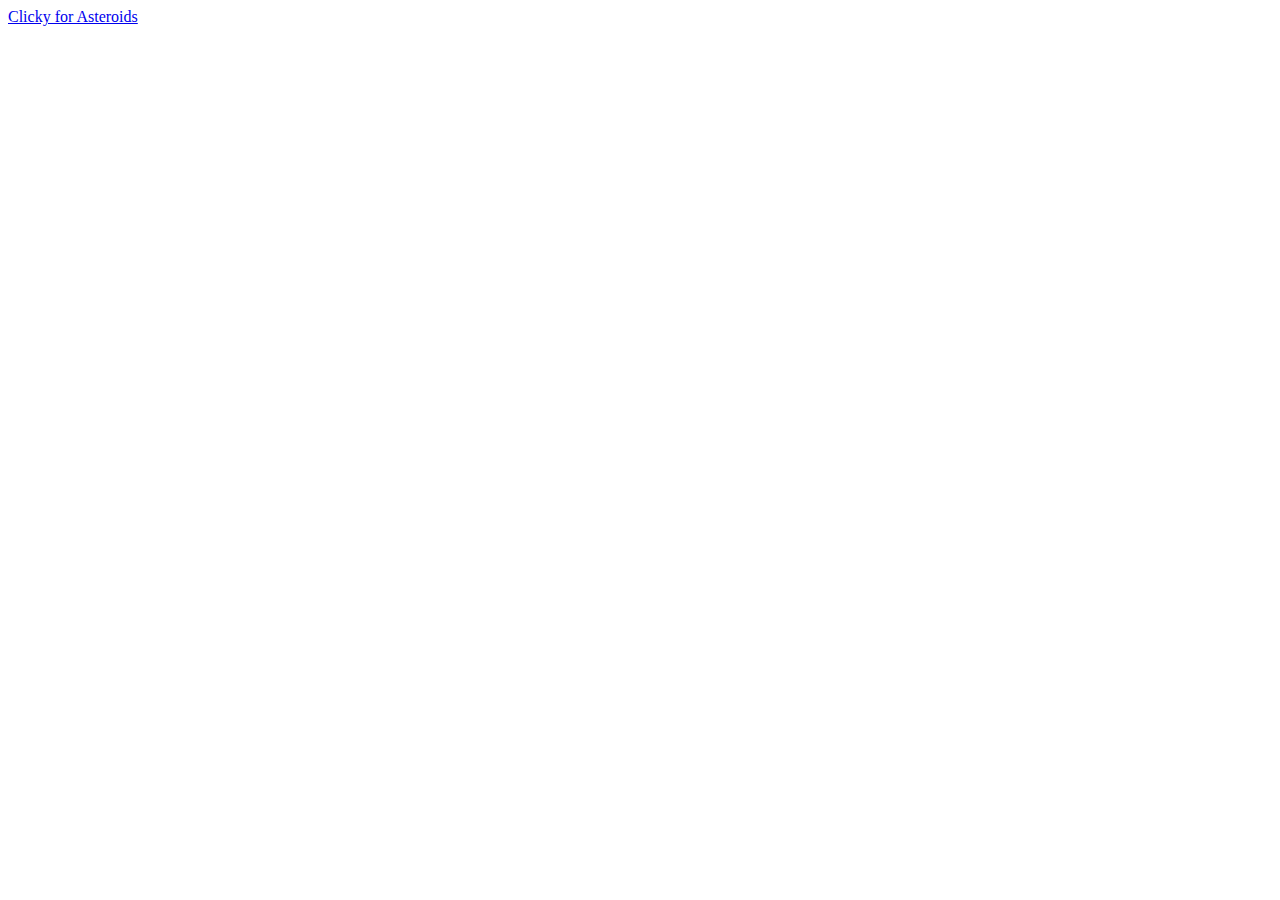
==== index.html @ f75870c4 "link to correct page" ====
<!DOCTYPE html>
<html>
  <head>
    <meta charset="utf-8">
    <title>Asteroids!</title>
  </head>
  <body>
    <nav>
    <a href="http://nmatte.github.io/js-asteroids/">Clicky for Asteroids</a>
  </nav>
  </body>
</html>
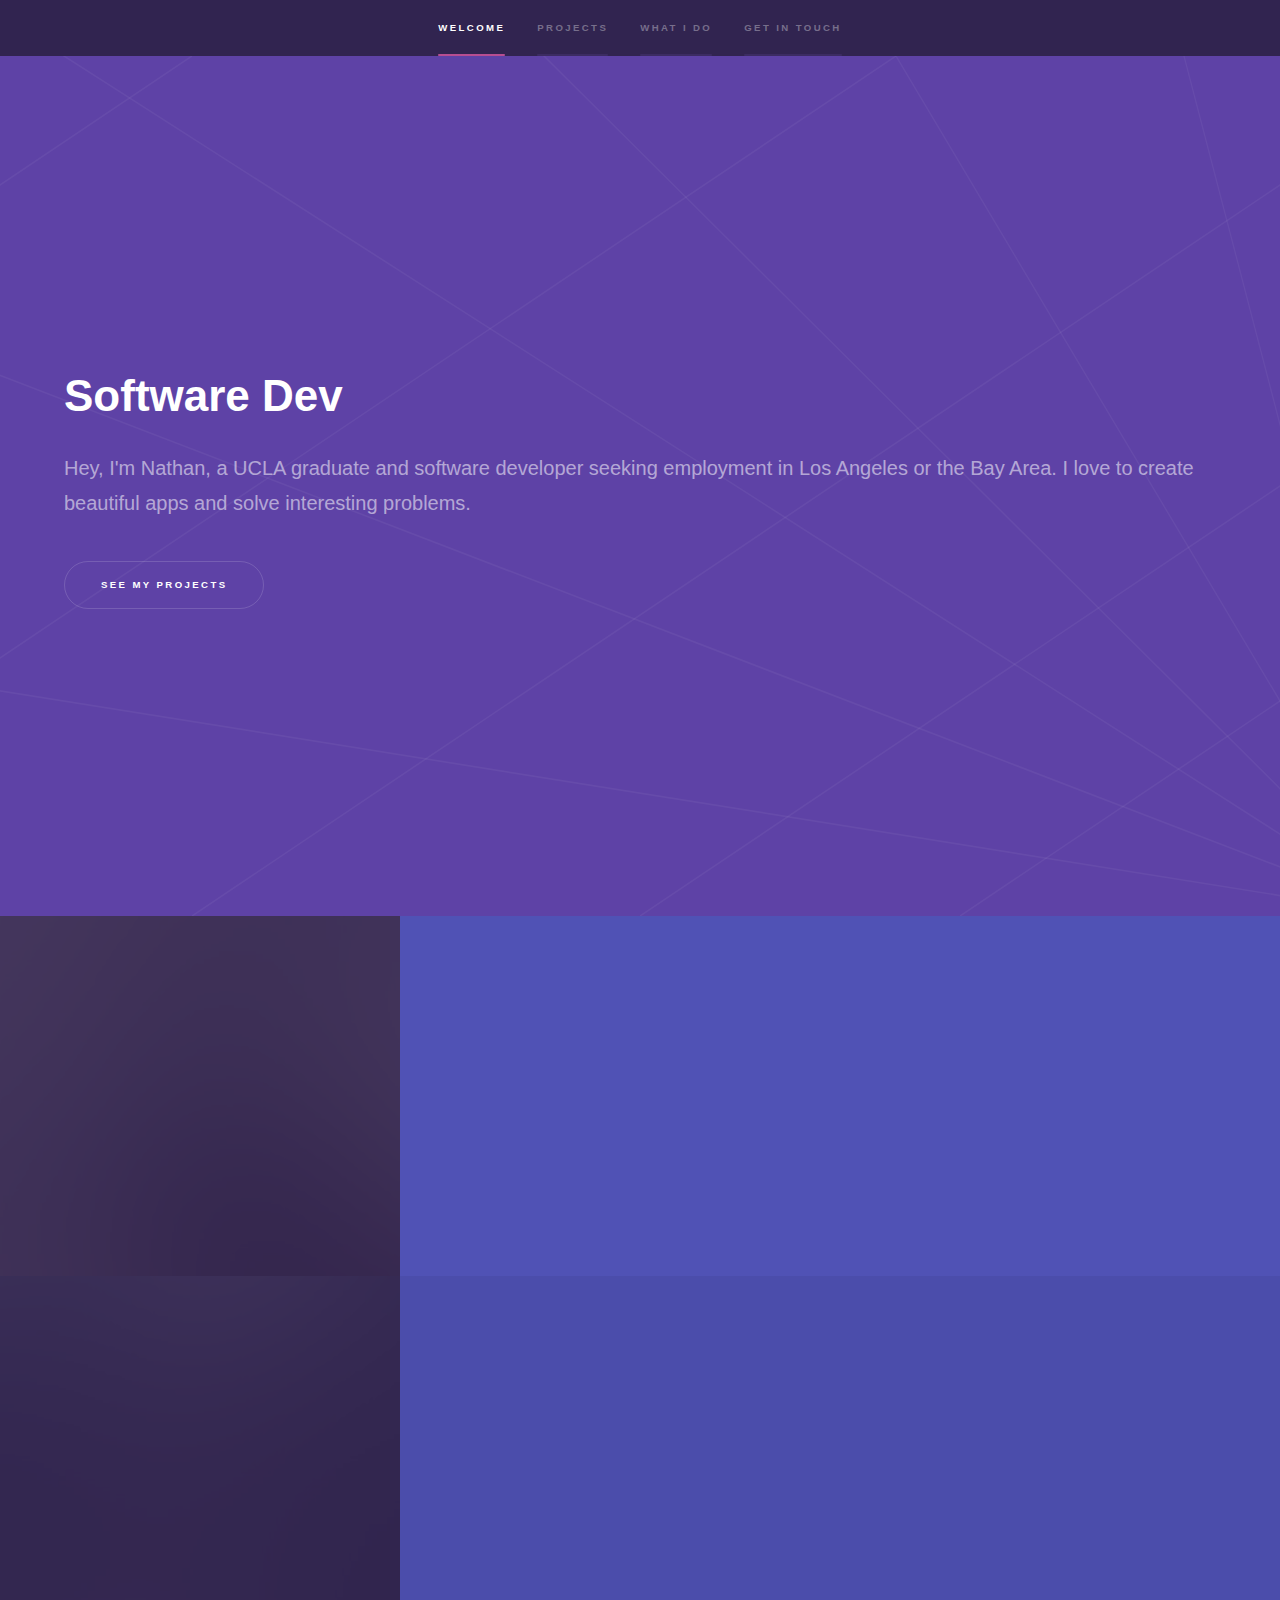
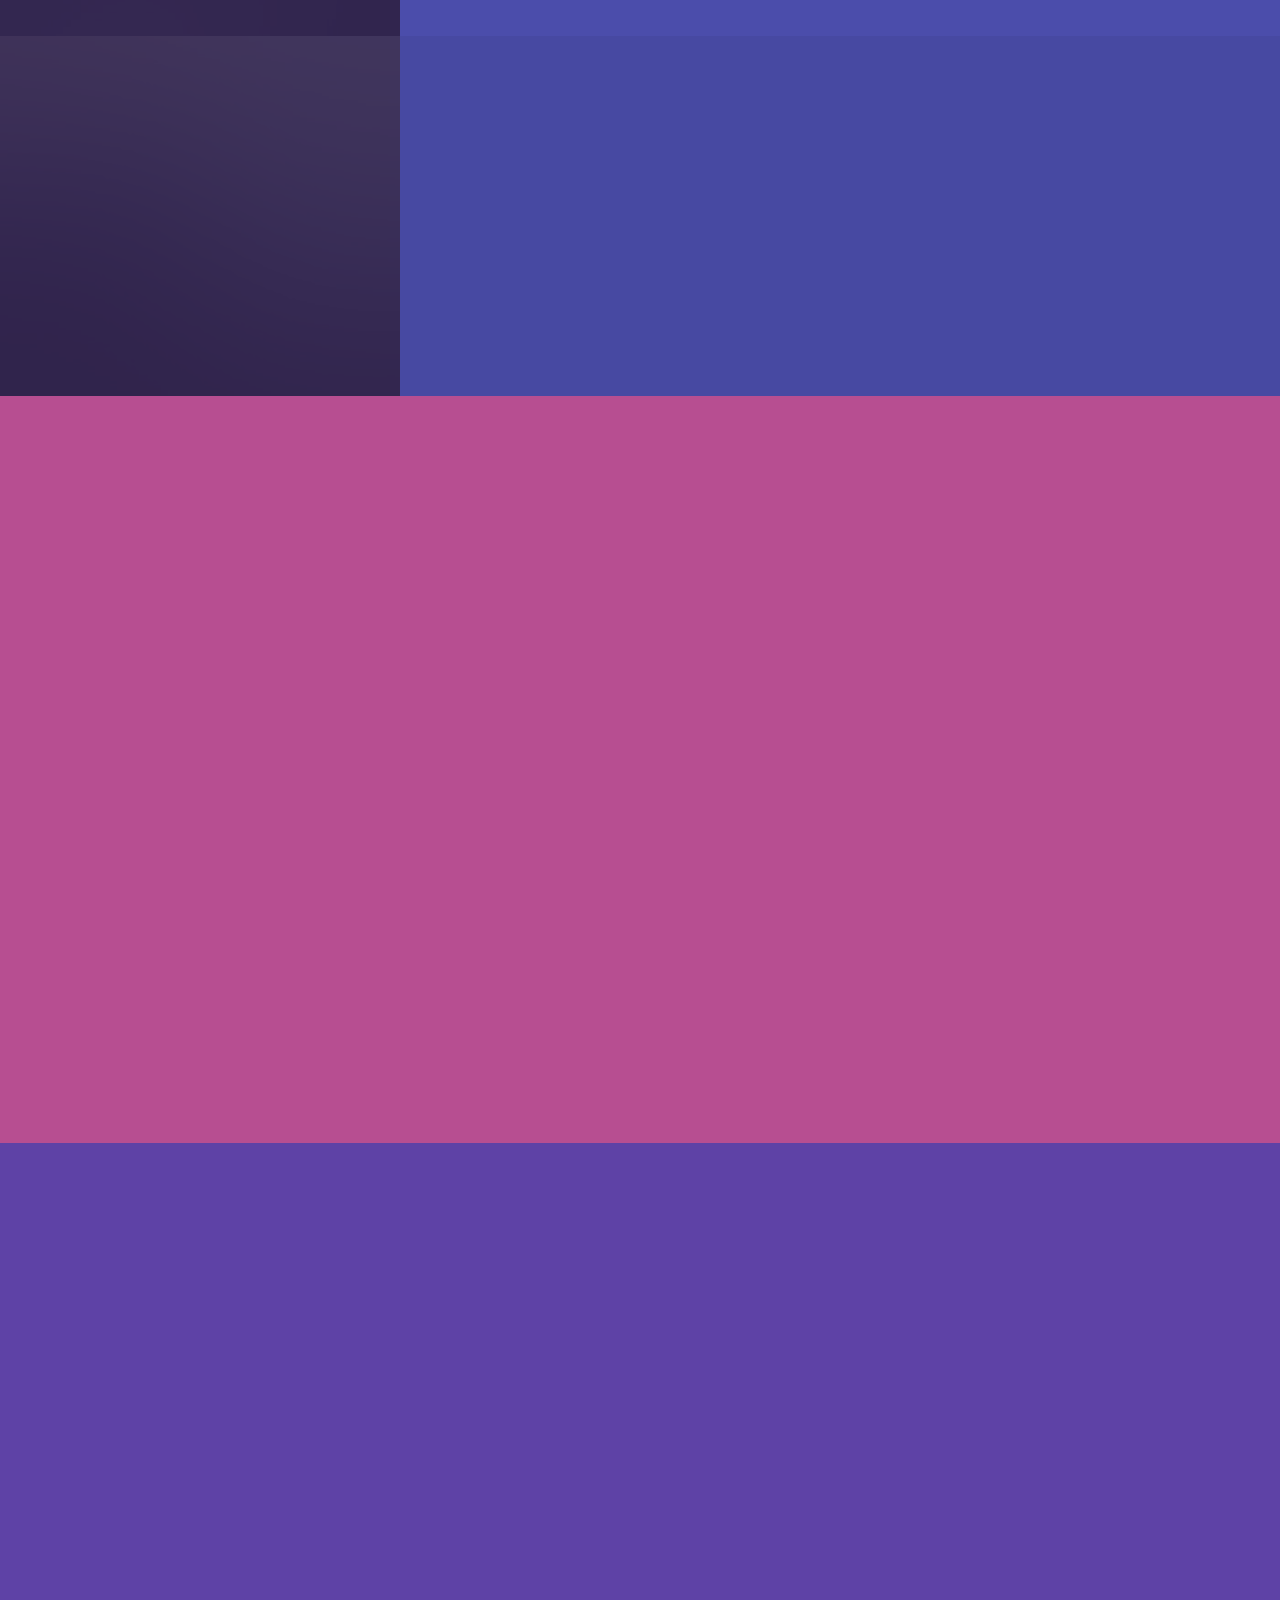
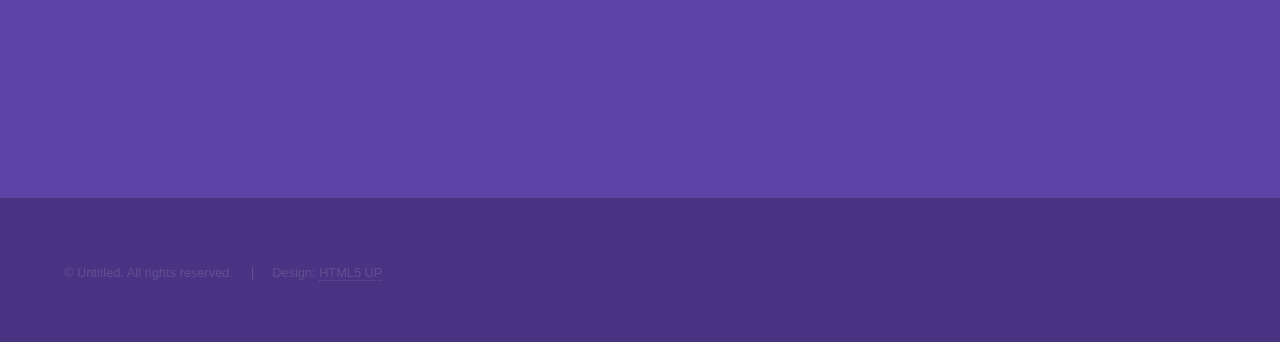
==== commit 174c0e6d: "initial commit" ====
--- a/index.html
+++ b/index.html
@@ -1,12 +1,211 @@
-<!DOCTYPE html>
+<!DOCTYPE HTML>
+<!--
+	Hyperspace by HTML5 UP
+	html5up.net | @n33co
+	Free for personal and commercial use under the CCA 3.0 license (html5up.net/license)
+-->
 <html>
-  <head>
-    <meta charset="utf-8">
-    <title>Asteroids!</title>
-  </head>
-  <body>
-    <nav>
-    <a href="http://nmatte.github.io/js-asteroids/">Clicky for Asteroids</a>
-  </nav>
-  </body>
+	<head>
+		<title>Hyperspace by HTML5 UP</title>
+		<meta charset="utf-8" />
+		<meta name="viewport" content="width=device-width, initial-scale=1" />
+		<!--[if lte IE 8]><script src="assets/js/ie/html5shiv.js"></script><![endif]-->
+		<link rel="stylesheet" href="assets/css/main.css" />
+		<!--[if lte IE 9]><link rel="stylesheet" href="assets/css/ie9.css" /><![endif]-->
+		<!--[if lte IE 8]><link rel="stylesheet" href="assets/css/ie8.css" /><![endif]-->
+	</head>
+	<body>
+
+		<!-- Sidebar -->
+			<section id="sidebar">
+				<div class="inner">
+					<nav>
+						<ul>
+							<li><a href="#intro">Welcome</a></li>
+							<li><a href="#one">Projects</a></li>
+							<li><a href="#two">What I do</a></li>
+							<li><a href="#three">Get in touch</a></li>
+						</ul>
+					</nav>
+				</div>
+			</section>
+
+		<!-- Wrapper -->
+			<div id="wrapper">
+
+				<!-- Intro -->
+					<section id="intro" class="wrapper style1 fullscreen fade-up">
+						<div class="inner">
+							<h1>Software Dev</h1>
+							<p>Hey, I'm Nathan, a UCLA graduate and software developer seeking employment in Los Angeles or the Bay Area. I love to create beautiful apps and solve interesting problems.</p>
+							<ul class="actions">
+								<li><a href="#one" class="button scrolly">See my projects</a></li>
+							</ul>
+						</div>
+					</section>
+
+				<!-- One -->
+					<section id="one" class="wrapper style2 spotlights">
+						<section>
+							<a href="#" class="image"><img src="images/pic01.jpg" alt="" data-position="center center" /></a>
+							<div class="content">
+								<div class="inner">
+									<h2>TaskLion</h2>
+									<p>A responsive web app built with React.js and Rails.
+										It has an auto-loading searchbar, hooks into the Google Places API for validation, and displays all main functionality in a single-page application.</p>
+									<ul class="actions">
+										<li><a href="https://www.tasklion.tech" class="button">Visit Site</a></li>
+									</ul>
+								</div>
+							</div>
+						</section>
+						<section>
+							<a href="#" class="image"><img src="images/pic02.jpg" alt="" data-position="top center" /></a>
+							<div class="content">
+								<div class="inner">
+									<h2>OpalORM</h2>
+									<p>A lightweight gem for object-relational mapping. Inspired by ActiveRecord, it enables quick database setup and easy access to your models.</p>
+									<ul class="actions">
+										<li><a href="https://rubygems.org/gems/opal_orm" class="button">View on rubygems.org</a></li>
+										<li><a href="https://github.com/nmatte/OpalORM" class="button">Github</a></li>
+									</ul>
+								</div>
+							</div>
+						</section>
+						<section>
+							<a href="#" class="image"><img src="images/pic03.jpg" alt="" data-position="25% 25%" /></a>
+							<div class="content">
+								<div class="inner">
+									<h2>Missile Command</h2>
+									<p>This blast from the past was built using pure JavaScript.</p>
+									<ul class="actions">
+										<li><a href="http://nmatte.github.io/MissileCommand/" class="button">Play</a></li>
+										<li><a href="https://github.com/nmatte/MissileCommand" class="button">Github</a></li>
+									</ul>
+								</div>
+							</div>
+						</section>
+					</section>
+
+				<!-- Two -->
+					<section id="two" class="wrapper style3 fade-up">
+						<div class="inner">
+							<h2>What I do</h2>
+							<p>I fell in love with code during my first programming class at UCLA. After getting a B.A. in Computational Linguistics, I've expanded my skillset to include web development technologies such as Ruby on Rails and React.js, as well as other platforms such as Android.</p>
+							<div class="features">
+								<section>
+									<span class="icon major fa-diamond"></span>
+									<h3>Rails</h3>
+									<p></p>
+								</section>
+								<section>
+									<span class="icon major fa-code"></span>
+									<h3>React</h3>
+									<p></p>
+								</section>
+								<section>
+									<span class="icon major fa-lock"></span>
+									<h3>HTML + CSS</h3>
+									<p></p>
+								</section>
+								<section>
+									<span class="icon major fa-cog"></span>
+									<h3>Java</h3>
+									<p></p>
+								</section>
+								<section>
+									<span class="icon major fa-desktop"></span>
+									<h3>Veroeros quis lorem</h3>
+									<p></p>
+								</section>
+								<section>
+									<span class="icon major fa-chain"></span>
+									<h3>Android</h3>
+									<p></p>
+								</section>
+							</div>
+							<ul class="actions">
+								<li><a href="#" class="button">Learn more</a></li>
+							</ul>
+						</div>
+					</section>
+
+				<!-- Three -->
+					<section id="three" class="wrapper style1 fade-up">
+						<div class="inner">
+							<h2>Get in touch</h2>
+							<p>Phasellus convallis elit id ullamcorper pulvinar. Duis aliquam turpis mauris, eu ultricies erat malesuada quis. Aliquam dapibus, lacus eget hendrerit bibendum, urna est aliquam sem, sit amet imperdiet est velit quis lorem.</p>
+							<div class="split style1">
+								<section>
+									<form method="post" action="#">
+										<div class="field half first">
+											<label for="name">Name</label>
+											<input type="text" name="name" id="name" />
+										</div>
+										<div class="field half">
+											<label for="email">Email</label>
+											<input type="text" name="email" id="email" />
+										</div>
+										<div class="field">
+											<label for="message">Message</label>
+											<textarea name="message" id="message" rows="5"></textarea>
+										</div>
+										<ul class="actions">
+											<li><a href="" class="button submit">Send Message</a></li>
+										</ul>
+									</form>
+								</section>
+								<section>
+									<ul class="contact">
+										<li>
+											<h3>Address</h3>
+											<span>12345 Somewhere Road #654<br />
+											Nashville, TN 00000-0000<br />
+											USA</span>
+										</li>
+										<li>
+											<h3>Email</h3>
+											<a href="#">user@untitled.tld</a>
+										</li>
+										<li>
+											<h3>Phone</h3>
+											<span>(000) 000-0000</span>
+										</li>
+										<li>
+											<h3>Social</h3>
+											<ul class="icons">
+												<li><a href="#" class="fa-twitter"><span class="label">Twitter</span></a></li>
+												<li><a href="#" class="fa-facebook"><span class="label">Facebook</span></a></li>
+												<li><a href="#" class="fa-github"><span class="label">GitHub</span></a></li>
+												<li><a href="#" class="fa-instagram"><span class="label">Instagram</span></a></li>
+												<li><a href="#" class="fa-linkedin"><span class="label">LinkedIn</span></a></li>
+											</ul>
+										</li>
+									</ul>
+								</section>
+							</div>
+						</div>
+					</section>
+
+			</div>
+
+		<!-- Footer -->
+			<footer id="footer" class="wrapper style1-alt">
+				<div class="inner">
+					<ul class="menu">
+						<li>&copy; Untitled. All rights reserved.</li><li>Design: <a href="http://html5up.net">HTML5 UP</a></li>
+					</ul>
+				</div>
+			</footer>
+
+		<!-- Scripts -->
+			<script src="assets/js/jquery.min.js"></script>
+			<script src="assets/js/jquery.scrollex.min.js"></script>
+			<script src="assets/js/jquery.scrolly.min.js"></script>
+			<script src="assets/js/skel.min.js"></script>
+			<script src="assets/js/util.js"></script>
+			<!--[if lte IE 8]><script src="assets/js/ie/respond.min.js"></script><![endif]-->
+			<script src="assets/js/main.js"></script>
+
+	</body>
 </html>
--- a/assets/css/main.css
+++ b/assets/css/main.css
@@ -0,0 +1,3919 @@
+@import url(font-awesome.min.css);
+
+/*
+	Hyperspace by HTML5 UP
+	html5up.net | @n33co
+	Free for personal and commercial use under the CCA 3.0 license (html5up.net/license)
+*/
+
+/* Reset */
+
+	html, body, div, span, applet, object, iframe, h1, h2, h3, h4, h5, h6, p, blockquote, pre, a, abbr, acronym, address, big, cite, code, del, dfn, em, img, ins, kbd, q, s, samp, small, strike, strong, sub, sup, tt, var, b, u, i, center, dl, dt, dd, ol, ul, li, fieldset, form, label, legend, table, caption, tbody, tfoot, thead, tr, th, td, article, aside, canvas, details, embed, figure, figcaption, footer, header, hgroup, menu, nav, output, ruby, section, summary, time, mark, audio, video {
+		margin: 0;
+		padding: 0;
+		border: 0;
+		font-size: 100%;
+		font: inherit;
+		vertical-align: baseline;
+	}
+
+	article, aside, details, figcaption, figure, footer, header, hgroup, menu, nav, section {
+		display: block;
+	}
+
+	body {
+		line-height: 1;
+	}
+
+	ol, ul {
+		list-style: none;
+	}
+
+	blockquote, q {
+		quotes: none;
+	}
+
+	blockquote:before, blockquote:after, q:before, q:after {
+		content: '';
+		content: none;
+	}
+
+	table {
+		border-collapse: collapse;
+		border-spacing: 0;
+	}
+
+	body {
+		-webkit-text-size-adjust: none;
+	}
+
+/* Box Model */
+
+	*, *:before, *:after {
+		-moz-box-sizing: border-box;
+		-webkit-box-sizing: border-box;
+		box-sizing: border-box;
+	}
+
+/* Grid */
+
+	.row {
+		border-bottom: solid 1px transparent;
+		-moz-box-sizing: border-box;
+		-webkit-box-sizing: border-box;
+		box-sizing: border-box;
+	}
+
+	.row > * {
+		float: left;
+		-moz-box-sizing: border-box;
+		-webkit-box-sizing: border-box;
+		box-sizing: border-box;
+	}
+
+	.row:after, .row:before {
+		content: '';
+		display: block;
+		clear: both;
+		height: 0;
+	}
+
+	.row.uniform > * > :first-child {
+		margin-top: 0;
+	}
+
+	.row.uniform > * > :last-child {
+		margin-bottom: 0;
+	}
+
+	.row.\30 \25 > * {
+		padding: 0 0 0 0em;
+	}
+
+	.row.\30 \25 {
+		margin: 0 0 -1px 0em;
+	}
+
+	.row.uniform.\30 \25 > * {
+		padding: 0em 0 0 0em;
+	}
+
+	.row.uniform.\30 \25 {
+		margin: 0em 0 -1px 0em;
+	}
+
+	.row > * {
+		padding: 0 0 0 1.5em;
+	}
+
+	.row {
+		margin: 0 0 -1px -1.5em;
+	}
+
+	.row.uniform > * {
+		padding: 1.5em 0 0 1.5em;
+	}
+
+	.row.uniform {
+		margin: -1.5em 0 -1px -1.5em;
+	}
+
+	.row.\32 00\25 > * {
+		padding: 0 0 0 3em;
+	}
+
+	.row.\32 00\25 {
+		margin: 0 0 -1px -3em;
+	}
+
+	.row.uniform.\32 00\25 > * {
+		padding: 3em 0 0 3em;
+	}
+
+	.row.uniform.\32 00\25 {
+		margin: -3em 0 -1px -3em;
+	}
+
+	.row.\31 50\25 > * {
+		padding: 0 0 0 2.25em;
+	}
+
+	.row.\31 50\25 {
+		margin: 0 0 -1px -2.25em;
+	}
+
+	.row.uniform.\31 50\25 > * {
+		padding: 2.25em 0 0 2.25em;
+	}
+
+	.row.uniform.\31 50\25 {
+		margin: -2.25em 0 -1px -2.25em;
+	}
+
+	.row.\35 0\25 > * {
+		padding: 0 0 0 0.75em;
+	}
+
+	.row.\35 0\25 {
+		margin: 0 0 -1px -0.75em;
+	}
+
+	.row.uniform.\35 0\25 > * {
+		padding: 0.75em 0 0 0.75em;
+	}
+
+	.row.uniform.\35 0\25 {
+		margin: -0.75em 0 -1px -0.75em;
+	}
+
+	.row.\32 5\25 > * {
+		padding: 0 0 0 0.375em;
+	}
+
+	.row.\32 5\25 {
+		margin: 0 0 -1px -0.375em;
+	}
+
+	.row.uniform.\32 5\25 > * {
+		padding: 0.375em 0 0 0.375em;
+	}
+
+	.row.uniform.\32 5\25 {
+		margin: -0.375em 0 -1px -0.375em;
+	}
+
+	.\31 2u, .\31 2u\24 {
+		width: 100%;
+		clear: none;
+		margin-left: 0;
+	}
+
+	.\31 1u, .\31 1u\24 {
+		width: 91.6666666667%;
+		clear: none;
+		margin-left: 0;
+	}
+
+	.\31 0u, .\31 0u\24 {
+		width: 83.3333333333%;
+		clear: none;
+		margin-left: 0;
+	}
+
+	.\39 u, .\39 u\24 {
+		width: 75%;
+		clear: none;
+		margin-left: 0;
+	}
+
+	.\38 u, .\38 u\24 {
+		width: 66.6666666667%;
+		clear: none;
+		margin-left: 0;
+	}
+
+	.\37 u, .\37 u\24 {
+		width: 58.3333333333%;
+		clear: none;
+		margin-left: 0;
+	}
+
+	.\36 u, .\36 u\24 {
+		width: 50%;
+		clear: none;
+		margin-left: 0;
+	}
+
+	.\35 u, .\35 u\24 {
+		width: 41.6666666667%;
+		clear: none;
+		margin-left: 0;
+	}
+
+	.\34 u, .\34 u\24 {
+		width: 33.3333333333%;
+		clear: none;
+		margin-left: 0;
+	}
+
+	.\33 u, .\33 u\24 {
+		width: 25%;
+		clear: none;
+		margin-left: 0;
+	}
+
+	.\32 u, .\32 u\24 {
+		width: 16.6666666667%;
+		clear: none;
+		margin-left: 0;
+	}
+
+	.\31 u, .\31 u\24 {
+		width: 8.3333333333%;
+		clear: none;
+		margin-left: 0;
+	}
+
+	.\31 2u\24 + *,
+	.\31 1u\24 + *,
+	.\31 0u\24 + *,
+	.\39 u\24 + *,
+	.\38 u\24 + *,
+	.\37 u\24 + *,
+	.\36 u\24 + *,
+	.\35 u\24 + *,
+	.\34 u\24 + *,
+	.\33 u\24 + *,
+	.\32 u\24 + *,
+	.\31 u\24 + * {
+		clear: left;
+	}
+
+	.\-11u {
+		margin-left: 91.66667%;
+	}
+
+	.\-10u {
+		margin-left: 83.33333%;
+	}
+
+	.\-9u {
+		margin-left: 75%;
+	}
+
+	.\-8u {
+		margin-left: 66.66667%;
+	}
+
+	.\-7u {
+		margin-left: 58.33333%;
+	}
+
+	.\-6u {
+		margin-left: 50%;
+	}
+
+	.\-5u {
+		margin-left: 41.66667%;
+	}
+
+	.\-4u {
+		margin-left: 33.33333%;
+	}
+
+	.\-3u {
+		margin-left: 25%;
+	}
+
+	.\-2u {
+		margin-left: 16.66667%;
+	}
+
+	.\-1u {
+		margin-left: 8.33333%;
+	}
+
+	@media screen and (max-width: 1680px) {
+
+		.row > * {
+			padding: 0 0 0 1.5em;
+		}
+
+		.row {
+			margin: 0 0 -1px -1.5em;
+		}
+
+		.row.uniform > * {
+			padding: 1.5em 0 0 1.5em;
+		}
+
+		.row.uniform {
+			margin: -1.5em 0 -1px -1.5em;
+		}
+
+		.row.\32 00\25 > * {
+			padding: 0 0 0 3em;
+		}
+
+		.row.\32 00\25 {
+			margin: 0 0 -1px -3em;
+		}
+
+		.row.uniform.\32 00\25 > * {
+			padding: 3em 0 0 3em;
+		}
+
+		.row.uniform.\32 00\25 {
+			margin: -3em 0 -1px -3em;
+		}
+
+		.row.\31 50\25 > * {
+			padding: 0 0 0 2.25em;
+		}
+
+		.row.\31 50\25 {
+			margin: 0 0 -1px -2.25em;
+		}
+
+		.row.uniform.\31 50\25 > * {
+			padding: 2.25em 0 0 2.25em;
+		}
+
+		.row.uniform.\31 50\25 {
+			margin: -2.25em 0 -1px -2.25em;
+		}
+
+		.row.\35 0\25 > * {
+			padding: 0 0 0 0.75em;
+		}
+
+		.row.\35 0\25 {
+			margin: 0 0 -1px -0.75em;
+		}
+
+		.row.uniform.\35 0\25 > * {
+			padding: 0.75em 0 0 0.75em;
+		}
+
+		.row.uniform.\35 0\25 {
+			margin: -0.75em 0 -1px -0.75em;
+		}
+
+		.row.\32 5\25 > * {
+			padding: 0 0 0 0.375em;
+		}
+
+		.row.\32 5\25 {
+			margin: 0 0 -1px -0.375em;
+		}
+
+		.row.uniform.\32 5\25 > * {
+			padding: 0.375em 0 0 0.375em;
+		}
+
+		.row.uniform.\32 5\25 {
+			margin: -0.375em 0 -1px -0.375em;
+		}
+
+		.\31 2u\28xlarge\29, .\31 2u\24\28xlarge\29 {
+			width: 100%;
+			clear: none;
+			margin-left: 0;
+		}
+
+		.\31 1u\28xlarge\29, .\31 1u\24\28xlarge\29 {
+			width: 91.6666666667%;
+			clear: none;
+			margin-left: 0;
+		}
+
+		.\31 0u\28xlarge\29, .\31 0u\24\28xlarge\29 {
+			width: 83.3333333333%;
+			clear: none;
+			margin-left: 0;
+		}
+
+		.\39 u\28xlarge\29, .\39 u\24\28xlarge\29 {
+			width: 75%;
+			clear: none;
+			margin-left: 0;
+		}
+
+		.\38 u\28xlarge\29, .\38 u\24\28xlarge\29 {
+			width: 66.6666666667%;
+			clear: none;
+			margin-left: 0;
+		}
+
+		.\37 u\28xlarge\29, .\37 u\24\28xlarge\29 {
+			width: 58.3333333333%;
+			clear: none;
+			margin-left: 0;
+		}
+
+		.\36 u\28xlarge\29, .\36 u\24\28xlarge\29 {
+			width: 50%;
+			clear: none;
+			margin-left: 0;
+		}
+
+		.\35 u\28xlarge\29, .\35 u\24\28xlarge\29 {
+			width: 41.6666666667%;
+			clear: none;
+			margin-left: 0;
+		}
+
+		.\34 u\28xlarge\29, .\34 u\24\28xlarge\29 {
+			width: 33.3333333333%;
+			clear: none;
+			margin-left: 0;
+		}
+
+		.\33 u\28xlarge\29, .\33 u\24\28xlarge\29 {
+			width: 25%;
+			clear: none;
+			margin-left: 0;
+		}
+
+		.\32 u\28xlarge\29, .\32 u\24\28xlarge\29 {
+			width: 16.6666666667%;
+			clear: none;
+			margin-left: 0;
+		}
+
+		.\31 u\28xlarge\29, .\31 u\24\28xlarge\29 {
+			width: 8.3333333333%;
+			clear: none;
+			margin-left: 0;
+		}
+
+		.\31 2u\24\28xlarge\29 + *,
+		.\31 1u\24\28xlarge\29 + *,
+		.\31 0u\24\28xlarge\29 + *,
+		.\39 u\24\28xlarge\29 + *,
+		.\38 u\24\28xlarge\29 + *,
+		.\37 u\24\28xlarge\29 + *,
+		.\36 u\24\28xlarge\29 + *,
+		.\35 u\24\28xlarge\29 + *,
+		.\34 u\24\28xlarge\29 + *,
+		.\33 u\24\28xlarge\29 + *,
+		.\32 u\24\28xlarge\29 + *,
+		.\31 u\24\28xlarge\29 + * {
+			clear: left;
+		}
+
+		.\-11u\28xlarge\29 {
+			margin-left: 91.66667%;
+		}
+
+		.\-10u\28xlarge\29 {
+			margin-left: 83.33333%;
+		}
+
+		.\-9u\28xlarge\29 {
+			margin-left: 75%;
+		}
+
+		.\-8u\28xlarge\29 {
+			margin-left: 66.66667%;
+		}
+
+		.\-7u\28xlarge\29 {
+			margin-left: 58.33333%;
+		}
+
+		.\-6u\28xlarge\29 {
+			margin-left: 50%;
+		}
+
+		.\-5u\28xlarge\29 {
+			margin-left: 41.66667%;
+		}
+
+		.\-4u\28xlarge\29 {
+			margin-left: 33.33333%;
+		}
+
+		.\-3u\28xlarge\29 {
+			margin-left: 25%;
+		}
+
+		.\-2u\28xlarge\29 {
+			margin-left: 16.66667%;
+		}
+
+		.\-1u\28xlarge\29 {
+			margin-left: 8.33333%;
+		}
+
+	}
+
+	@media screen and (max-width: 1280px) {
+
+		.row > * {
+			padding: 0 0 0 1.5em;
+		}
+
+		.row {
+			margin: 0 0 -1px -1.5em;
+		}
+
+		.row.uniform > * {
+			padding: 1.5em 0 0 1.5em;
+		}
+
+		.row.uniform {
+			margin: -1.5em 0 -1px -1.5em;
+		}
+
+		.row.\32 00\25 > * {
+			padding: 0 0 0 3em;
+		}
+
+		.row.\32 00\25 {
+			margin: 0 0 -1px -3em;
+		}
+
+		.row.uniform.\32 00\25 > * {
+			padding: 3em 0 0 3em;
+		}
+
+		.row.uniform.\32 00\25 {
+			margin: -3em 0 -1px -3em;
+		}
+
+		.row.\31 50\25 > * {
+			padding: 0 0 0 2.25em;
+		}
+
+		.row.\31 50\25 {
+			margin: 0 0 -1px -2.25em;
+		}
+
+		.row.uniform.\31 50\25 > * {
+			padding: 2.25em 0 0 2.25em;
+		}
+
+		.row.uniform.\31 50\25 {
+			margin: -2.25em 0 -1px -2.25em;
+		}
+
+		.row.\35 0\25 > * {
+			padding: 0 0 0 0.75em;
+		}
+
+		.row.\35 0\25 {
+			margin: 0 0 -1px -0.75em;
+		}
+
+		.row.uniform.\35 0\25 > * {
+			padding: 0.75em 0 0 0.75em;
+		}
+
+		.row.uniform.\35 0\25 {
+			margin: -0.75em 0 -1px -0.75em;
+		}
+
+		.row.\32 5\25 > * {
+			padding: 0 0 0 0.375em;
+		}
+
+		.row.\32 5\25 {
+			margin: 0 0 -1px -0.375em;
+		}
+
+		.row.uniform.\32 5\25 > * {
+			padding: 0.375em 0 0 0.375em;
+		}
+
+		.row.uniform.\32 5\25 {
+			margin: -0.375em 0 -1px -0.375em;
+		}
+
+		.\31 2u\28large\29, .\31 2u\24\28large\29 {
+			width: 100%;
+			clear: none;
+			margin-left: 0;
+		}
+
+		.\31 1u\28large\29, .\31 1u\24\28large\29 {
+			width: 91.6666666667%;
+			clear: none;
+			margin-left: 0;
+		}
+
+		.\31 0u\28large\29, .\31 0u\24\28large\29 {
+			width: 83.3333333333%;
+			clear: none;
+			margin-left: 0;
+		}
+
+		.\39 u\28large\29, .\39 u\24\28large\29 {
+			width: 75%;
+			clear: none;
+			margin-left: 0;
+		}
+
+		.\38 u\28large\29, .\38 u\24\28large\29 {
+			width: 66.6666666667%;
+			clear: none;
+			margin-left: 0;
+		}
+
+		.\37 u\28large\29, .\37 u\24\28large\29 {
+			width: 58.3333333333%;
+			clear: none;
+			margin-left: 0;
+		}
+
+		.\36 u\28large\29, .\36 u\24\28large\29 {
+			width: 50%;
+			clear: none;
+			margin-left: 0;
+		}
+
+		.\35 u\28large\29, .\35 u\24\28large\29 {
+			width: 41.6666666667%;
+			clear: none;
+			margin-left: 0;
+		}
+
+		.\34 u\28large\29, .\34 u\24\28large\29 {
+			width: 33.3333333333%;
+			clear: none;
+			margin-left: 0;
+		}
+
+		.\33 u\28large\29, .\33 u\24\28large\29 {
+			width: 25%;
+			clear: none;
+			margin-left: 0;
+		}
+
+		.\32 u\28large\29, .\32 u\24\28large\29 {
+			width: 16.6666666667%;
+			clear: none;
+			margin-left: 0;
+		}
+
+		.\31 u\28large\29, .\31 u\24\28large\29 {
+			width: 8.3333333333%;
+			clear: none;
+			margin-left: 0;
+		}
+
+		.\31 2u\24\28large\29 + *,
+		.\31 1u\24\28large\29 + *,
+		.\31 0u\24\28large\29 + *,
+		.\39 u\24\28large\29 + *,
+		.\38 u\24\28large\29 + *,
+		.\37 u\24\28large\29 + *,
+		.\36 u\24\28large\29 + *,
+		.\35 u\24\28large\29 + *,
+		.\34 u\24\28large\29 + *,
+		.\33 u\24\28large\29 + *,
+		.\32 u\24\28large\29 + *,
+		.\31 u\24\28large\29 + * {
+			clear: left;
+		}
+
+		.\-11u\28large\29 {
+			margin-left: 91.66667%;
+		}
+
+		.\-10u\28large\29 {
+			margin-left: 83.33333%;
+		}
+
+		.\-9u\28large\29 {
+			margin-left: 75%;
+		}
+
+		.\-8u\28large\29 {
+			margin-left: 66.66667%;
+		}
+
+		.\-7u\28large\29 {
+			margin-left: 58.33333%;
+		}
+
+		.\-6u\28large\29 {
+			margin-left: 50%;
+		}
+
+		.\-5u\28large\29 {
+			margin-left: 41.66667%;
+		}
+
+		.\-4u\28large\29 {
+			margin-left: 33.33333%;
+		}
+
+		.\-3u\28large\29 {
+			margin-left: 25%;
+		}
+
+		.\-2u\28large\29 {
+			margin-left: 16.66667%;
+		}
+
+		.\-1u\28large\29 {
+			margin-left: 8.33333%;
+		}
+
+	}
+
+	@media screen and (max-width: 980px) {
+
+		.row > * {
+			padding: 0 0 0 1.5em;
+		}
+
+		.row {
+			margin: 0 0 -1px -1.5em;
+		}
+
+		.row.uniform > * {
+			padding: 1.5em 0 0 1.5em;
+		}
+
+		.row.uniform {
+			margin: -1.5em 0 -1px -1.5em;
+		}
+
+		.row.\32 00\25 > * {
+			padding: 0 0 0 3em;
+		}
+
+		.row.\32 00\25 {
+			margin: 0 0 -1px -3em;
+		}
+
+		.row.uniform.\32 00\25 > * {
+			padding: 3em 0 0 3em;
+		}
+
+		.row.uniform.\32 00\25 {
+			margin: -3em 0 -1px -3em;
+		}
+
+		.row.\31 50\25 > * {
+			padding: 0 0 0 2.25em;
+		}
+
+		.row.\31 50\25 {
+			margin: 0 0 -1px -2.25em;
+		}
+
+		.row.uniform.\31 50\25 > * {
+			padding: 2.25em 0 0 2.25em;
+		}
+
+		.row.uniform.\31 50\25 {
+			margin: -2.25em 0 -1px -2.25em;
+		}
+
+		.row.\35 0\25 > * {
+			padding: 0 0 0 0.75em;
+		}
+
+		.row.\35 0\25 {
+			margin: 0 0 -1px -0.75em;
+		}
+
+		.row.uniform.\35 0\25 > * {
+			padding: 0.75em 0 0 0.75em;
+		}
+
+		.row.uniform.\35 0\25 {
+			margin: -0.75em 0 -1px -0.75em;
+		}
+
+		.row.\32 5\25 > * {
+			padding: 0 0 0 0.375em;
+		}
+
+		.row.\32 5\25 {
+			margin: 0 0 -1px -0.375em;
+		}
+
+		.row.uniform.\32 5\25 > * {
+			padding: 0.375em 0 0 0.375em;
+		}
+
+		.row.uniform.\32 5\25 {
+			margin: -0.375em 0 -1px -0.375em;
+		}
+
+		.\31 2u\28medium\29, .\31 2u\24\28medium\29 {
+			width: 100%;
+			clear: none;
+			margin-left: 0;
+		}
+
+		.\31 1u\28medium\29, .\31 1u\24\28medium\29 {
+			width: 91.6666666667%;
+			clear: none;
+			margin-left: 0;
+		}
+
+		.\31 0u\28medium\29, .\31 0u\24\28medium\29 {
+			width: 83.3333333333%;
+			clear: none;
+			margin-left: 0;
+		}
+
+		.\39 u\28medium\29, .\39 u\24\28medium\29 {
+			width: 75%;
+			clear: none;
+			margin-left: 0;
+		}
+
+		.\38 u\28medium\29, .\38 u\24\28medium\29 {
+			width: 66.6666666667%;
+			clear: none;
+			margin-left: 0;
+		}
+
+		.\37 u\28medium\29, .\37 u\24\28medium\29 {
+			width: 58.3333333333%;
+			clear: none;
+			margin-left: 0;
+		}
+
+		.\36 u\28medium\29, .\36 u\24\28medium\29 {
+			width: 50%;
+			clear: none;
+			margin-left: 0;
+		}
+
+		.\35 u\28medium\29, .\35 u\24\28medium\29 {
+			width: 41.6666666667%;
+			clear: none;
+			margin-left: 0;
+		}
+
+		.\34 u\28medium\29, .\34 u\24\28medium\29 {
+			width: 33.3333333333%;
+			clear: none;
+			margin-left: 0;
+		}
+
+		.\33 u\28medium\29, .\33 u\24\28medium\29 {
+			width: 25%;
+			clear: none;
+			margin-left: 0;
+		}
+
+		.\32 u\28medium\29, .\32 u\24\28medium\29 {
+			width: 16.6666666667%;
+			clear: none;
+			margin-left: 0;
+		}
+
+		.\31 u\28medium\29, .\31 u\24\28medium\29 {
+			width: 8.3333333333%;
+			clear: none;
+			margin-left: 0;
+		}
+
+		.\31 2u\24\28medium\29 + *,
+		.\31 1u\24\28medium\29 + *,
+		.\31 0u\24\28medium\29 + *,
+		.\39 u\24\28medium\29 + *,
+		.\38 u\24\28medium\29 + *,
+		.\37 u\24\28medium\29 + *,
+		.\36 u\24\28medium\29 + *,
+		.\35 u\24\28medium\29 + *,
+		.\34 u\24\28medium\29 + *,
+		.\33 u\24\28medium\29 + *,
+		.\32 u\24\28medium\29 + *,
+		.\31 u\24\28medium\29 + * {
+			clear: left;
+		}
+
+		.\-11u\28medium\29 {
+			margin-left: 91.66667%;
+		}
+
+		.\-10u\28medium\29 {
+			margin-left: 83.33333%;
+		}
+
+		.\-9u\28medium\29 {
+			margin-left: 75%;
+		}
+
+		.\-8u\28medium\29 {
+			margin-left: 66.66667%;
+		}
+
+		.\-7u\28medium\29 {
+			margin-left: 58.33333%;
+		}
+
+		.\-6u\28medium\29 {
+			margin-left: 50%;
+		}
+
+		.\-5u\28medium\29 {
+			margin-left: 41.66667%;
+		}
+
+		.\-4u\28medium\29 {
+			margin-left: 33.33333%;
+		}
+
+		.\-3u\28medium\29 {
+			margin-left: 25%;
+		}
+
+		.\-2u\28medium\29 {
+			margin-left: 16.66667%;
+		}
+
+		.\-1u\28medium\29 {
+			margin-left: 8.33333%;
+		}
+
+	}
+
+	@media screen and (max-width: 736px) {
+
+		.row > * {
+			padding: 0 0 0 1.5em;
+		}
+
+		.row {
+			margin: 0 0 -1px -1.5em;
+		}
+
+		.row.uniform > * {
+			padding: 1.5em 0 0 1.5em;
+		}
+
+		.row.uniform {
+			margin: -1.5em 0 -1px -1.5em;
+		}
+
+		.row.\32 00\25 > * {
+			padding: 0 0 0 3em;
+		}
+
+		.row.\32 00\25 {
+			margin: 0 0 -1px -3em;
+		}
+
+		.row.uniform.\32 00\25 > * {
+			padding: 3em 0 0 3em;
+		}
+
+		.row.uniform.\32 00\25 {
+			margin: -3em 0 -1px -3em;
+		}
+
+		.row.\31 50\25 > * {
+			padding: 0 0 0 2.25em;
+		}
+
+		.row.\31 50\25 {
+			margin: 0 0 -1px -2.25em;
+		}
+
+		.row.uniform.\31 50\25 > * {
+			padding: 2.25em 0 0 2.25em;
+		}
+
+		.row.uniform.\31 50\25 {
+			margin: -2.25em 0 -1px -2.25em;
+		}
+
+		.row.\35 0\25 > * {
+			padding: 0 0 0 0.75em;
+		}
+
+		.row.\35 0\25 {
+			margin: 0 0 -1px -0.75em;
+		}
+
+		.row.uniform.\35 0\25 > * {
+			padding: 0.75em 0 0 0.75em;
+		}
+
+		.row.uniform.\35 0\25 {
+			margin: -0.75em 0 -1px -0.75em;
+		}
+
+		.row.\32 5\25 > * {
+			padding: 0 0 0 0.375em;
+		}
+
+		.row.\32 5\25 {
+			margin: 0 0 -1px -0.375em;
+		}
+
+		.row.uniform.\32 5\25 > * {
+			padding: 0.375em 0 0 0.375em;
+		}
+
+		.row.uniform.\32 5\25 {
+			margin: -0.375em 0 -1px -0.375em;
+		}
+
+		.\31 2u\28small\29, .\31 2u\24\28small\29 {
+			width: 100%;
+			clear: none;
+			margin-left: 0;
+		}
+
+		.\31 1u\28small\29, .\31 1u\24\28small\29 {
+			width: 91.6666666667%;
+			clear: none;
+			margin-left: 0;
+		}
+
+		.\31 0u\28small\29, .\31 0u\24\28small\29 {
+			width: 83.3333333333%;
+			clear: none;
+			margin-left: 0;
+		}
+
+		.\39 u\28small\29, .\39 u\24\28small\29 {
+			width: 75%;
+			clear: none;
+			margin-left: 0;
+		}
+
+		.\38 u\28small\29, .\38 u\24\28small\29 {
+			width: 66.6666666667%;
+			clear: none;
+			margin-left: 0;
+		}
+
+		.\37 u\28small\29, .\37 u\24\28small\29 {
+			width: 58.3333333333%;
+			clear: none;
+			margin-left: 0;
+		}
+
+		.\36 u\28small\29, .\36 u\24\28small\29 {
+			width: 50%;
+			clear: none;
+			margin-left: 0;
+		}
+
+		.\35 u\28small\29, .\35 u\24\28small\29 {
+			width: 41.6666666667%;
+			clear: none;
+			margin-left: 0;
+		}
+
+		.\34 u\28small\29, .\34 u\24\28small\29 {
+			width: 33.3333333333%;
+			clear: none;
+			margin-left: 0;
+		}
+
+		.\33 u\28small\29, .\33 u\24\28small\29 {
+			width: 25%;
+			clear: none;
+			margin-left: 0;
+		}
+
+		.\32 u\28small\29, .\32 u\24\28small\29 {
+			width: 16.6666666667%;
+			clear: none;
+			margin-left: 0;
+		}
+
+		.\31 u\28small\29, .\31 u\24\28small\29 {
+			width: 8.3333333333%;
+			clear: none;
+			margin-left: 0;
+		}
+
+		.\31 2u\24\28small\29 + *,
+		.\31 1u\24\28small\29 + *,
+		.\31 0u\24\28small\29 + *,
+		.\39 u\24\28small\29 + *,
+		.\38 u\24\28small\29 + *,
+		.\37 u\24\28small\29 + *,
+		.\36 u\24\28small\29 + *,
+		.\35 u\24\28small\29 + *,
+		.\34 u\24\28small\29 + *,
+		.\33 u\24\28small\29 + *,
+		.\32 u\24\28small\29 + *,
+		.\31 u\24\28small\29 + * {
+			clear: left;
+		}
+
+		.\-11u\28small\29 {
+			margin-left: 91.66667%;
+		}
+
+		.\-10u\28small\29 {
+			margin-left: 83.33333%;
+		}
+
+		.\-9u\28small\29 {
+			margin-left: 75%;
+		}
+
+		.\-8u\28small\29 {
+			margin-left: 66.66667%;
+		}
+
+		.\-7u\28small\29 {
+			margin-left: 58.33333%;
+		}
+
+		.\-6u\28small\29 {
+			margin-left: 50%;
+		}
+
+		.\-5u\28small\29 {
+			margin-left: 41.66667%;
+		}
+
+		.\-4u\28small\29 {
+			margin-left: 33.33333%;
+		}
+
+		.\-3u\28small\29 {
+			margin-left: 25%;
+		}
+
+		.\-2u\28small\29 {
+			margin-left: 16.66667%;
+		}
+
+		.\-1u\28small\29 {
+			margin-left: 8.33333%;
+		}
+
+	}
+
+	@media screen and (max-width: 480px) {
+
+		.row > * {
+			padding: 0 0 0 1.5em;
+		}
+
+		.row {
+			margin: 0 0 -1px -1.5em;
+		}
+
+		.row.uniform > * {
+			padding: 1.5em 0 0 1.5em;
+		}
+
+		.row.uniform {
+			margin: -1.5em 0 -1px -1.5em;
+		}
+
+		.row.\32 00\25 > * {
+			padding: 0 0 0 3em;
+		}
+
+		.row.\32 00\25 {
+			margin: 0 0 -1px -3em;
+		}
+
+		.row.uniform.\32 00\25 > * {
+			padding: 3em 0 0 3em;
+		}
+
+		.row.uniform.\32 00\25 {
+			margin: -3em 0 -1px -3em;
+		}
+
+		.row.\31 50\25 > * {
+			padding: 0 0 0 2.25em;
+		}
+
+		.row.\31 50\25 {
+			margin: 0 0 -1px -2.25em;
+		}
+
+		.row.uniform.\31 50\25 > * {
+			padding: 2.25em 0 0 2.25em;
+		}
+
+		.row.uniform.\31 50\25 {
+			margin: -2.25em 0 -1px -2.25em;
+		}
+
+		.row.\35 0\25 > * {
+			padding: 0 0 0 0.75em;
+		}
+
+		.row.\35 0\25 {
+			margin: 0 0 -1px -0.75em;
+		}
+
+		.row.uniform.\35 0\25 > * {
+			padding: 0.75em 0 0 0.75em;
+		}
+
+		.row.uniform.\35 0\25 {
+			margin: -0.75em 0 -1px -0.75em;
+		}
+
+		.row.\32 5\25 > * {
+			padding: 0 0 0 0.375em;
+		}
+
+		.row.\32 5\25 {
+			margin: 0 0 -1px -0.375em;
+		}
+
+		.row.uniform.\32 5\25 > * {
+			padding: 0.375em 0 0 0.375em;
+		}
+
+		.row.uniform.\32 5\25 {
+			margin: -0.375em 0 -1px -0.375em;
+		}
+
+		.\31 2u\28xsmall\29, .\31 2u\24\28xsmall\29 {
+			width: 100%;
+			clear: none;
+			margin-left: 0;
+		}
+
+		.\31 1u\28xsmall\29, .\31 1u\24\28xsmall\29 {
+			width: 91.6666666667%;
+			clear: none;
+			margin-left: 0;
+		}
+
+		.\31 0u\28xsmall\29, .\31 0u\24\28xsmall\29 {
+			width: 83.3333333333%;
+			clear: none;
+			margin-left: 0;
+		}
+
+		.\39 u\28xsmall\29, .\39 u\24\28xsmall\29 {
+			width: 75%;
+			clear: none;
+			margin-left: 0;
+		}
+
+		.\38 u\28xsmall\29, .\38 u\24\28xsmall\29 {
+			width: 66.6666666667%;
+			clear: none;
+			margin-left: 0;
+		}
+
+		.\37 u\28xsmall\29, .\37 u\24\28xsmall\29 {
+			width: 58.3333333333%;
+			clear: none;
+			margin-left: 0;
+		}
+
+		.\36 u\28xsmall\29, .\36 u\24\28xsmall\29 {
+			width: 50%;
+			clear: none;
+			margin-left: 0;
+		}
+
+		.\35 u\28xsmall\29, .\35 u\24\28xsmall\29 {
+			width: 41.6666666667%;
+			clear: none;
+			margin-left: 0;
+		}
+
+		.\34 u\28xsmall\29, .\34 u\24\28xsmall\29 {
+			width: 33.3333333333%;
+			clear: none;
+			margin-left: 0;
+		}
+
+		.\33 u\28xsmall\29, .\33 u\24\28xsmall\29 {
+			width: 25%;
+			clear: none;
+			margin-left: 0;
+		}
+
+		.\32 u\28xsmall\29, .\32 u\24\28xsmall\29 {
+			width: 16.6666666667%;
+			clear: none;
+			margin-left: 0;
+		}
+
+		.\31 u\28xsmall\29, .\31 u\24\28xsmall\29 {
+			width: 8.3333333333%;
+			clear: none;
+			margin-left: 0;
+		}
+
+		.\31 2u\24\28xsmall\29 + *,
+		.\31 1u\24\28xsmall\29 + *,
+		.\31 0u\24\28xsmall\29 + *,
+		.\39 u\24\28xsmall\29 + *,
+		.\38 u\24\28xsmall\29 + *,
+		.\37 u\24\28xsmall\29 + *,
+		.\36 u\24\28xsmall\29 + *,
+		.\35 u\24\28xsmall\29 + *,
+		.\34 u\24\28xsmall\29 + *,
+		.\33 u\24\28xsmall\29 + *,
+		.\32 u\24\28xsmall\29 + *,
+		.\31 u\24\28xsmall\29 + * {
+			clear: left;
+		}
+
+		.\-11u\28xsmall\29 {
+			margin-left: 91.66667%;
+		}
+
+		.\-10u\28xsmall\29 {
+			margin-left: 83.33333%;
+		}
+
+		.\-9u\28xsmall\29 {
+			margin-left: 75%;
+		}
+
+		.\-8u\28xsmall\29 {
+			margin-left: 66.66667%;
+		}
+
+		.\-7u\28xsmall\29 {
+			margin-left: 58.33333%;
+		}
+
+		.\-6u\28xsmall\29 {
+			margin-left: 50%;
+		}
+
+		.\-5u\28xsmall\29 {
+			margin-left: 41.66667%;
+		}
+
+		.\-4u\28xsmall\29 {
+			margin-left: 33.33333%;
+		}
+
+		.\-3u\28xsmall\29 {
+			margin-left: 25%;
+		}
+
+		.\-2u\28xsmall\29 {
+			margin-left: 16.66667%;
+		}
+
+		.\-1u\28xsmall\29 {
+			margin-left: 8.33333%;
+		}
+
+	}
+
+	@media screen and (max-width: 360px) {
+
+		.row > * {
+			padding: 0 0 0 1.5em;
+		}
+
+		.row {
+			margin: 0 0 -1px -1.5em;
+		}
+
+		.row.uniform > * {
+			padding: 1.5em 0 0 1.5em;
+		}
+
+		.row.uniform {
+			margin: -1.5em 0 -1px -1.5em;
+		}
+
+		.row.\32 00\25 > * {
+			padding: 0 0 0 3em;
+		}
+
+		.row.\32 00\25 {
+			margin: 0 0 -1px -3em;
+		}
+
+		.row.uniform.\32 00\25 > * {
+			padding: 3em 0 0 3em;
+		}
+
+		.row.uniform.\32 00\25 {
+			margin: -3em 0 -1px -3em;
+		}
+
+		.row.\31 50\25 > * {
+			padding: 0 0 0 2.25em;
+		}
+
+		.row.\31 50\25 {
+			margin: 0 0 -1px -2.25em;
+		}
+
+		.row.uniform.\31 50\25 > * {
+			padding: 2.25em 0 0 2.25em;
+		}
+
+		.row.uniform.\31 50\25 {
+			margin: -2.25em 0 -1px -2.25em;
+		}
+
+		.row.\35 0\25 > * {
+			padding: 0 0 0 0.75em;
+		}
+
+		.row.\35 0\25 {
+			margin: 0 0 -1px -0.75em;
+		}
+
+		.row.uniform.\35 0\25 > * {
+			padding: 0.75em 0 0 0.75em;
+		}
+
+		.row.uniform.\35 0\25 {
+			margin: -0.75em 0 -1px -0.75em;
+		}
+
+		.row.\32 5\25 > * {
+			padding: 0 0 0 0.375em;
+		}
+
+		.row.\32 5\25 {
+			margin: 0 0 -1px -0.375em;
+		}
+
+		.row.uniform.\32 5\25 > * {
+			padding: 0.375em 0 0 0.375em;
+		}
+
+		.row.uniform.\32 5\25 {
+			margin: -0.375em 0 -1px -0.375em;
+		}
+
+		.\31 2u\28xxsmall\29, .\31 2u\24\28xxsmall\29 {
+			width: 100%;
+			clear: none;
+			margin-left: 0;
+		}
+
+		.\31 1u\28xxsmall\29, .\31 1u\24\28xxsmall\29 {
+			width: 91.6666666667%;
+			clear: none;
+			margin-left: 0;
+		}
+
+		.\31 0u\28xxsmall\29, .\31 0u\24\28xxsmall\29 {
+			width: 83.3333333333%;
+			clear: none;
+			margin-left: 0;
+		}
+
+		.\39 u\28xxsmall\29, .\39 u\24\28xxsmall\29 {
+			width: 75%;
+			clear: none;
+			margin-left: 0;
+		}
+
+		.\38 u\28xxsmall\29, .\38 u\24\28xxsmall\29 {
+			width: 66.6666666667%;
+			clear: none;
+			margin-left: 0;
+		}
+
+		.\37 u\28xxsmall\29, .\37 u\24\28xxsmall\29 {
+			width: 58.3333333333%;
+			clear: none;
+			margin-left: 0;
+		}
+
+		.\36 u\28xxsmall\29, .\36 u\24\28xxsmall\29 {
+			width: 50%;
+			clear: none;
+			margin-left: 0;
+		}
+
+		.\35 u\28xxsmall\29, .\35 u\24\28xxsmall\29 {
+			width: 41.6666666667%;
+			clear: none;
+			margin-left: 0;
+		}
+
+		.\34 u\28xxsmall\29, .\34 u\24\28xxsmall\29 {
+			width: 33.3333333333%;
+			clear: none;
+			margin-left: 0;
+		}
+
+		.\33 u\28xxsmall\29, .\33 u\24\28xxsmall\29 {
+			width: 25%;
+			clear: none;
+			margin-left: 0;
+		}
+
+		.\32 u\28xxsmall\29, .\32 u\24\28xxsmall\29 {
+			width: 16.6666666667%;
+			clear: none;
+			margin-left: 0;
+		}
+
+		.\31 u\28xxsmall\29, .\31 u\24\28xxsmall\29 {
+			width: 8.3333333333%;
+			clear: none;
+			margin-left: 0;
+		}
+
+		.\31 2u\24\28xxsmall\29 + *,
+		.\31 1u\24\28xxsmall\29 + *,
+		.\31 0u\24\28xxsmall\29 + *,
+		.\39 u\24\28xxsmall\29 + *,
+		.\38 u\24\28xxsmall\29 + *,
+		.\37 u\24\28xxsmall\29 + *,
+		.\36 u\24\28xxsmall\29 + *,
+		.\35 u\24\28xxsmall\29 + *,
+		.\34 u\24\28xxsmall\29 + *,
+		.\33 u\24\28xxsmall\29 + *,
+		.\32 u\24\28xxsmall\29 + *,
+		.\31 u\24\28xxsmall\29 + * {
+			clear: left;
+		}
+
+		.\-11u\28xxsmall\29 {
+			margin-left: 91.66667%;
+		}
+
+		.\-10u\28xxsmall\29 {
+			margin-left: 83.33333%;
+		}
+
+		.\-9u\28xxsmall\29 {
+			margin-left: 75%;
+		}
+
+		.\-8u\28xxsmall\29 {
+			margin-left: 66.66667%;
+		}
+
+		.\-7u\28xxsmall\29 {
+			margin-left: 58.33333%;
+		}
+
+		.\-6u\28xxsmall\29 {
+			margin-left: 50%;
+		}
+
+		.\-5u\28xxsmall\29 {
+			margin-left: 41.66667%;
+		}
+
+		.\-4u\28xxsmall\29 {
+			margin-left: 33.33333%;
+		}
+
+		.\-3u\28xxsmall\29 {
+			margin-left: 25%;
+		}
+
+		.\-2u\28xxsmall\29 {
+			margin-left: 16.66667%;
+		}
+
+		.\-1u\28xxsmall\29 {
+			margin-left: 8.33333%;
+		}
+
+	}
+
+/* Basic */
+
+	@-ms-viewport {
+		width: device-width;
+	}
+
+	body {
+		-ms-overflow-style: scrollbar;
+	}
+
+	@media screen and (max-width: 480px) {
+
+		html, body {
+			min-width: 320px;
+		}
+
+	}
+
+	body {
+		background: #312450;
+	}
+
+		body.is-loading *, body.is-loading *:before, body.is-loading *:after {
+			-moz-animation: none !important;
+			-webkit-animation: none !important;
+			-ms-animation: none !important;
+			animation: none !important;
+			-moz-transition: none !important;
+			-webkit-transition: none !important;
+			-ms-transition: none !important;
+			transition: none !important;
+		}
+
+/* Type */
+
+	body, input, select, textarea {
+		color: rgba(255, 255, 255, 0.55);
+		font-family: Arial, Helvetica, sans-serif;
+		font-size: 16.5pt;
+		font-weight: normal;
+		line-height: 1.75;
+	}
+
+		@media screen and (max-width: 1680px) {
+
+			body, input, select, textarea {
+				font-size: 13pt;
+			}
+
+		}
+
+		@media screen and (max-width: 1280px) {
+
+			body, input, select, textarea {
+				font-size: 12pt;
+			}
+
+		}
+
+		@media screen and (max-width: 360px) {
+
+			body, input, select, textarea {
+				font-size: 11pt;
+			}
+
+		}
+
+	a {
+		-moz-transition: color 0.2s ease, border-bottom-color 0.2s ease;
+		-webkit-transition: color 0.2s ease, border-bottom-color 0.2s ease;
+		-ms-transition: color 0.2s ease, border-bottom-color 0.2s ease;
+		transition: color 0.2s ease, border-bottom-color 0.2s ease;
+		border-bottom: dotted 1px rgba(255, 255, 255, 0.35);
+		color: inherit;
+		text-decoration: none;
+	}
+
+		a:hover {
+			border-bottom-color: transparent;
+			color: #ffffff;
+		}
+
+	strong, b {
+		color: #ffffff;
+		font-weight: bold;
+	}
+
+	em, i {
+		font-style: italic;
+	}
+
+	p {
+		margin: 0 0 2em 0;
+	}
+
+	h1, h2, h3, h4, h5, h6 {
+		color: #ffffff;
+		font-weight: bold;
+		line-height: 1.5;
+		margin: 0 0 0.5em 0;
+	}
+
+		h1 a, h2 a, h3 a, h4 a, h5 a, h6 a {
+			color: inherit;
+			text-decoration: none;
+		}
+
+	h1 {
+		font-size: 2.75em;
+	}
+
+		h1.major {
+			margin: 0 0 1.3em 0;
+			position: relative;
+			padding-bottom: 0.35em;
+		}
+
+			h1.major:after {
+				background-image: -moz-linear-gradient(to right, #5e42a6, #b74e91);
+				background-image: -webkit-linear-gradient(to right, #5e42a6, #b74e91);
+				background-image: -ms-linear-gradient(to right, #5e42a6, #b74e91);
+				background-image: linear-gradient(to right, #5e42a6, #b74e91);
+				-moz-transition: max-width 0.2s ease;
+				-webkit-transition: max-width 0.2s ease;
+				-ms-transition: max-width 0.2s ease;
+				transition: max-width 0.2s ease;
+				border-radius: 0.2em;
+				bottom: 0;
+				content: '';
+				height: 0.05em;
+				position: absolute;
+				right: 0;
+				width: 100%;
+			}
+
+	h2 {
+		font-size: 1.75em;
+	}
+
+	h3 {
+		font-size: 1.1em;
+	}
+
+	h4 {
+		font-size: 1em;
+	}
+
+	h5 {
+		font-size: 0.8em;
+	}
+
+	h6 {
+		font-size: 0.6em;
+	}
+
+	@media screen and (max-width: 736px) {
+
+		h1 {
+			font-size: 2em;
+		}
+
+		h2 {
+			font-size: 1.25em;
+		}
+
+		h3 {
+			font-size: 1em;
+		}
+
+		h4 {
+			font-size: 0.8em;
+		}
+
+		h5 {
+			font-size: 0.6em;
+		}
+
+		h6 {
+			font-size: 0.6em;
+		}
+
+	}
+
+	sub {
+		font-size: 0.8em;
+		position: relative;
+		top: 0.5em;
+	}
+
+	sup {
+		font-size: 0.8em;
+		position: relative;
+		top: -0.5em;
+	}
+
+	blockquote {
+		border-left: solid 4px rgba(255, 255, 255, 0.15);
+		font-style: italic;
+		margin: 0 0 2em 0;
+		padding: 0.5em 0 0.5em 2em;
+	}
+
+	code {
+		background: rgba(255, 255, 255, 0.05);
+		border-radius: 0.25em;
+		border: solid 1px rgba(255, 255, 255, 0.15);
+		font-family: "Courier New", monospace;
+		font-size: 0.9em;
+		margin: 0 0.25em;
+		padding: 0.25em 0.65em;
+	}
+
+	pre {
+		-webkit-overflow-scrolling: touch;
+		font-family: "Courier New", monospace;
+		font-size: 0.9em;
+		margin: 0 0 2em 0;
+	}
+
+		pre code {
+			display: block;
+			line-height: 1.75em;
+			padding: 1em 1.5em;
+			overflow-x: auto;
+		}
+
+	hr {
+		border: 0;
+		border-bottom: solid 1px rgba(255, 255, 255, 0.15);
+		margin: 2em 0;
+	}
+
+		hr.major {
+			margin: 3em 0;
+		}
+
+	.align-left {
+		text-align: left;
+	}
+
+	.align-center {
+		text-align: center;
+	}
+
+	.align-right {
+		text-align: right;
+	}
+
+/* Box */
+
+	.box {
+		border-radius: 0.25em;
+		border: solid 1px rgba(255, 255, 255, 0.15);
+		margin-bottom: 2em;
+		padding: 1.5em;
+	}
+
+		.box > :last-child,
+		.box > :last-child > :last-child,
+		.box > :last-child > :last-child > :last-child {
+			margin-bottom: 0;
+		}
+
+		.box.alt {
+			border: 0;
+			border-radius: 0;
+			padding: 0;
+		}
+
+/* Button */
+
+	input[type="submit"],
+	input[type="reset"],
+	input[type="button"],
+	button,
+	.button {
+		-moz-appearance: none;
+		-webkit-appearance: none;
+		-ms-appearance: none;
+		appearance: none;
+		-moz-transition: border-color 0.2s ease;
+		-webkit-transition: border-color 0.2s ease;
+		-ms-transition: border-color 0.2s ease;
+		transition: border-color 0.2s ease;
+		background-color: transparent;
+		border: solid 1px !important;
+		border-color: rgba(255, 255, 255, 0.15) !important;
+		border-radius: 3em;
+		color: #ffffff !important;
+		cursor: pointer;
+		display: inline-block;
+		font-size: 0.6em;
+		font-weight: bold;
+		height: calc(4.75em + 2px);
+		letter-spacing: 0.25em;
+		line-height: 4.75em;
+		outline: 0;
+		padding: 0 3.75em;
+		position: relative;
+		text-align: center;
+		text-decoration: none;
+		text-transform: uppercase;
+		white-space: nowrap;
+	}
+
+		input[type="submit"]:after,
+		input[type="reset"]:after,
+		input[type="button"]:after,
+		button:after,
+		.button:after {
+			-moz-transform: scale(0.25);
+			-webkit-transform: scale(0.25);
+			-ms-transform: scale(0.25);
+			transform: scale(0.25);
+			-moz-pointer-events: none;
+			-webkit-pointer-events: none;
+			-ms-pointer-events: none;
+			pointer-events: none;
+			-moz-transition: opacity 0.2s ease, -moz-transform 0.2s ease;
+			-webkit-transition: opacity 0.2s ease, -webkit-transform 0.2s ease;
+			-ms-transition: opacity 0.2s ease, -ms-transform 0.2s ease;
+			transition: opacity 0.2s ease, transform 0.2s ease;
+			background: #ffffff;
+			border-radius: 3em;
+			content: '';
+			height: 100%;
+			left: 0;
+			opacity: 0;
+			position: absolute;
+			top: 0;
+			width: 100%;
+		}
+
+		input[type="submit"].icon:before,
+		input[type="reset"].icon:before,
+		input[type="button"].icon:before,
+		button.icon:before,
+		.button.icon:before {
+			margin-right: 0.75em;
+		}
+
+		input[type="submit"].fit,
+		input[type="reset"].fit,
+		input[type="button"].fit,
+		button.fit,
+		.button.fit {
+			display: block;
+			margin: 0 0 1em 0;
+			width: 100%;
+		}
+
+		input[type="submit"].small,
+		input[type="reset"].small,
+		input[type="button"].small,
+		button.small,
+		.button.small {
+			font-size: 0.4em;
+		}
+
+		input[type="submit"].big,
+		input[type="reset"].big,
+		input[type="button"].big,
+		button.big,
+		.button.big {
+			font-size: 0.8em;
+		}
+
+		input[type="submit"].special,
+		input[type="reset"].special,
+		input[type="button"].special,
+		button.special,
+		.button.special {
+			background-color: #ffffff;
+			color: #312450 !important;
+		}
+
+			input[type="submit"].special:after,
+			input[type="reset"].special:after,
+			input[type="button"].special:after,
+			button.special:after,
+			.button.special:after {
+				display: none;
+			}
+
+		input[type="submit"].disabled, input[type="submit"]:disabled,
+		input[type="reset"].disabled,
+		input[type="reset"]:disabled,
+		input[type="button"].disabled,
+		input[type="button"]:disabled,
+		button.disabled,
+		button:disabled,
+		.button.disabled,
+		.button:disabled {
+			cursor: default;
+			opacity: 0.5;
+			-moz-pointer-events: none;
+			-webkit-pointer-events: none;
+			-ms-pointer-events: none;
+			pointer-events: none;
+		}
+
+		input[type="submit"]:hover,
+		input[type="reset"]:hover,
+		input[type="button"]:hover,
+		button:hover,
+		.button:hover {
+			border-color: rgba(255, 255, 255, 0.55) !important;
+		}
+
+			input[type="submit"]:hover:after,
+			input[type="reset"]:hover:after,
+			input[type="button"]:hover:after,
+			button:hover:after,
+			.button:hover:after {
+				opacity: 0.05;
+				-moz-transform: scale(1);
+				-webkit-transform: scale(1);
+				-ms-transform: scale(1);
+				transform: scale(1);
+			}
+
+			input[type="submit"]:hover:active,
+			input[type="reset"]:hover:active,
+			input[type="button"]:hover:active,
+			button:hover:active,
+			.button:hover:active {
+				border-color: #ffffff !important;
+			}
+
+				input[type="submit"]:hover:active:after,
+				input[type="reset"]:hover:active:after,
+				input[type="button"]:hover:active:after,
+				button:hover:active:after,
+				.button:hover:active:after {
+					opacity: 0.1;
+				}
+
+/* Features */
+
+	.features {
+		display: -moz-flex;
+		display: -webkit-flex;
+		display: -ms-flex;
+		display: flex;
+		-moz-flex-wrap: wrap;
+		-webkit-flex-wrap: wrap;
+		-ms-flex-wrap: wrap;
+		flex-wrap: wrap;
+		border-radius: 0.25em;
+		border: solid 1px rgba(255, 255, 255, 0.15);
+		background: rgba(255, 255, 255, 0.05);
+		margin: 0 0 2em 0;
+	}
+
+		.features section {
+			padding: 3.5em 3em 1em 7em ;
+			width: 50%;
+			border-top: solid 1px rgba(255, 255, 255, 0.15);
+			position: relative;
+		}
+
+			.features section:nth-child(-n + 2) {
+				border-top-width: 0;
+			}
+
+			.features section:nth-child(2n) {
+				border-left: solid 1px rgba(255, 255, 255, 0.15);
+			}
+
+			.features section .icon {
+				-moz-transition: opacity 0.5s ease, -moz-transform 0.5s ease;
+				-webkit-transition: opacity 0.5s ease, -webkit-transform 0.5s ease;
+				-ms-transition: opacity 0.5s ease, -ms-transform 0.5s ease;
+				transition: opacity 0.5s ease, transform 0.5s ease;
+				-moz-transition-delay: 1s;
+				-webkit-transition-delay: 1s;
+				-ms-transition-delay: 1s;
+				transition-delay: 1s;
+				-moz-transform: scale(1);
+				-webkit-transform: scale(1);
+				-ms-transform: scale(1);
+				transform: scale(1);
+				position: absolute;
+				left: 3em;
+				top: 3em;
+				opacity: 1;
+			}
+
+			.features section:nth-child(1) .icon {
+				-moz-transition-delay: 0.15s;
+				-webkit-transition-delay: 0.15s;
+				-ms-transition-delay: 0.15s;
+				transition-delay: 0.15s;
+			}
+
+			.features section:nth-child(2) .icon {
+				-moz-transition-delay: 0.3s;
+				-webkit-transition-delay: 0.3s;
+				-ms-transition-delay: 0.3s;
+				transition-delay: 0.3s;
+			}
+
+			.features section:nth-child(3) .icon {
+				-moz-transition-delay: 0.45s;
+				-webkit-transition-delay: 0.45s;
+				-ms-transition-delay: 0.45s;
+				transition-delay: 0.45s;
+			}
+
+			.features section:nth-child(4) .icon {
+				-moz-transition-delay: 0.6s;
+				-webkit-transition-delay: 0.6s;
+				-ms-transition-delay: 0.6s;
+				transition-delay: 0.6s;
+			}
+
+			.features section:nth-child(5) .icon {
+				-moz-transition-delay: 0.75s;
+				-webkit-transition-delay: 0.75s;
+				-ms-transition-delay: 0.75s;
+				transition-delay: 0.75s;
+			}
+
+			.features section:nth-child(6) .icon {
+				-moz-transition-delay: 0.9s;
+				-webkit-transition-delay: 0.9s;
+				-ms-transition-delay: 0.9s;
+				transition-delay: 0.9s;
+			}
+
+			.features section:nth-child(7) .icon {
+				-moz-transition-delay: 1.05s;
+				-webkit-transition-delay: 1.05s;
+				-ms-transition-delay: 1.05s;
+				transition-delay: 1.05s;
+			}
+
+			.features section:nth-child(8) .icon {
+				-moz-transition-delay: 1.2s;
+				-webkit-transition-delay: 1.2s;
+				-ms-transition-delay: 1.2s;
+				transition-delay: 1.2s;
+			}
+
+			.features section:nth-child(9) .icon {
+				-moz-transition-delay: 1.35s;
+				-webkit-transition-delay: 1.35s;
+				-ms-transition-delay: 1.35s;
+				transition-delay: 1.35s;
+			}
+
+			.features section:nth-child(10) .icon {
+				-moz-transition-delay: 1.5s;
+				-webkit-transition-delay: 1.5s;
+				-ms-transition-delay: 1.5s;
+				transition-delay: 1.5s;
+			}
+
+			.features section:nth-child(11) .icon {
+				-moz-transition-delay: 1.65s;
+				-webkit-transition-delay: 1.65s;
+				-ms-transition-delay: 1.65s;
+				transition-delay: 1.65s;
+			}
+
+			.features section:nth-child(12) .icon {
+				-moz-transition-delay: 1.8s;
+				-webkit-transition-delay: 1.8s;
+				-ms-transition-delay: 1.8s;
+				transition-delay: 1.8s;
+			}
+
+			.features section:nth-child(13) .icon {
+				-moz-transition-delay: 1.95s;
+				-webkit-transition-delay: 1.95s;
+				-ms-transition-delay: 1.95s;
+				transition-delay: 1.95s;
+			}
+
+			.features section:nth-child(14) .icon {
+				-moz-transition-delay: 2.1s;
+				-webkit-transition-delay: 2.1s;
+				-ms-transition-delay: 2.1s;
+				transition-delay: 2.1s;
+			}
+
+			.features section:nth-child(15) .icon {
+				-moz-transition-delay: 2.25s;
+				-webkit-transition-delay: 2.25s;
+				-ms-transition-delay: 2.25s;
+				transition-delay: 2.25s;
+			}
+
+			.features section:nth-child(16) .icon {
+				-moz-transition-delay: 2.4s;
+				-webkit-transition-delay: 2.4s;
+				-ms-transition-delay: 2.4s;
+				transition-delay: 2.4s;
+			}
+
+			.features section:nth-child(17) .icon {
+				-moz-transition-delay: 2.55s;
+				-webkit-transition-delay: 2.55s;
+				-ms-transition-delay: 2.55s;
+				transition-delay: 2.55s;
+			}
+
+			.features section:nth-child(18) .icon {
+				-moz-transition-delay: 2.7s;
+				-webkit-transition-delay: 2.7s;
+				-ms-transition-delay: 2.7s;
+				transition-delay: 2.7s;
+			}
+
+			.features section:nth-child(19) .icon {
+				-moz-transition-delay: 2.85s;
+				-webkit-transition-delay: 2.85s;
+				-ms-transition-delay: 2.85s;
+				transition-delay: 2.85s;
+			}
+
+			.features section:nth-child(20) .icon {
+				-moz-transition-delay: 3.0s;
+				-webkit-transition-delay: 3.0s;
+				-ms-transition-delay: 3.0s;
+				transition-delay: 3.0s;
+			}
+
+		.features.inactive section .icon {
+			-moz-transform: scale(0.5);
+			-webkit-transform: scale(0.5);
+			-ms-transform: scale(0.5);
+			transform: scale(0.5);
+			opacity: 0;
+		}
+
+		@media screen and (max-width: 980px) {
+
+			.features {
+				display: block;
+			}
+
+				.features section {
+					border-top-width: 1px !important;
+					border-left-width: 0 !important;
+					width: 100%;
+				}
+
+					.features section:first-child {
+						border-top-width: 0 !important;
+					}
+
+		}
+
+		@media screen and (max-width: 736px) {
+
+			.features section {
+				padding: 2.5em 1.5em 0.1em 5.5em ;
+			}
+
+				.features section .icon {
+					left: 1.5em;
+					top: 2em;
+				}
+
+		}
+
+		@media screen and (max-width: 480px) {
+
+			.features section {
+				padding: 2em 1.5em 0.1em 1.5em ;
+			}
+
+				.features section .icon {
+					left: 0;
+					position: relative;
+					top: 0;
+				}
+
+		}
+
+/* Form */
+
+	form {
+		margin: 0 0 2em 0;
+	}
+
+		form .field {
+			margin: 0 0 1em 0;
+		}
+
+			form .field.half {
+				width: 50%;
+				float: left;
+				padding: 0 0 0 0.75em;
+			}
+
+				form .field.half.first {
+					padding: 0 0.75em 0 0;
+				}
+
+		form > .actions {
+			margin: 2em 0 0 0 !important;
+		}
+
+		@media screen and (max-width: 736px) {
+
+			form .field.half {
+				width: 100%;
+				float: none;
+				padding: 0;
+			}
+
+				form .field.half.first {
+					padding: 0;
+				}
+
+		}
+
+	label {
+		color: #ffffff;
+		font-weight: bold;
+		line-height: 1.5;
+		margin: 0 0 0.7em 0;
+		display: block;
+		font-size: 1.1em;
+	}
+
+	input[type="text"],
+	input[type="password"],
+	input[type="email"],
+	input[type="tel"],
+	select,
+	textarea {
+		-moz-appearance: none;
+		-webkit-appearance: none;
+		-ms-appearance: none;
+		appearance: none;
+		background: rgba(255, 255, 255, 0.05);
+		border-radius: 0.25em;
+		border: none;
+		border: solid 1px rgba(255, 255, 255, 0.15);
+		color: inherit;
+		display: block;
+		outline: 0;
+		padding: 0 1em;
+		text-decoration: none;
+		width: 100%;
+	}
+
+		input[type="text"]:invalid,
+		input[type="password"]:invalid,
+		input[type="email"]:invalid,
+		input[type="tel"]:invalid,
+		select:invalid,
+		textarea:invalid {
+			box-shadow: none;
+		}
+
+		input[type="text"]:focus,
+		input[type="password"]:focus,
+		input[type="email"]:focus,
+		input[type="tel"]:focus,
+		select:focus,
+		textarea:focus {
+			border-color: #ffffff;
+			box-shadow: 0 0 0 1px #ffffff;
+		}
+
+	.select-wrapper {
+		text-decoration: none;
+		display: block;
+		position: relative;
+	}
+
+		.select-wrapper:before {
+			-moz-osx-font-smoothing: grayscale;
+			-webkit-font-smoothing: antialiased;
+			font-family: FontAwesome;
+			font-style: normal;
+			font-weight: normal;
+			text-transform: none !important;
+		}
+
+		.select-wrapper:before {
+			color: rgba(255, 255, 255, 0.15);
+			content: '\f078';
+			display: block;
+			height: 2.75em;
+			line-height: 2.75em;
+			pointer-events: none;
+			position: absolute;
+			right: 0;
+			text-align: center;
+			top: 0;
+			width: 2.75em;
+		}
+
+		.select-wrapper select::-ms-expand {
+			display: none;
+		}
+
+	select option {
+		background-color: #312450;
+		color: #ffffff;
+	}
+
+	input[type="text"],
+	input[type="password"],
+	input[type="email"],
+	select {
+		height: 2.75em;
+	}
+
+	textarea {
+		padding: 0.75em 1em;
+	}
+
+		body.is-ie textarea {
+			min-height: 10em;
+		}
+
+	input[type="checkbox"],
+	input[type="radio"] {
+		-moz-appearance: none;
+		-webkit-appearance: none;
+		-ms-appearance: none;
+		appearance: none;
+		display: block;
+		float: left;
+		margin-right: -2em;
+		opacity: 0;
+		width: 1em;
+		z-index: -1;
+	}
+
+		input[type="checkbox"] + label,
+		input[type="radio"] + label {
+			text-decoration: none;
+			color: rgba(255, 255, 255, 0.55);
+			cursor: pointer;
+			display: inline-block;
+			font-size: 1em;
+			font-weight: normal;
+			padding-left: 2.4em;
+			padding-right: 0.75em;
+			position: relative;
+		}
+
+			input[type="checkbox"] + label:before,
+			input[type="radio"] + label:before {
+				-moz-osx-font-smoothing: grayscale;
+				-webkit-font-smoothing: antialiased;
+				font-family: FontAwesome;
+				font-style: normal;
+				font-weight: normal;
+				text-transform: none !important;
+			}
+
+			input[type="checkbox"] + label:before,
+			input[type="radio"] + label:before {
+				background: rgba(255, 255, 255, 0.05);
+				border-radius: 0.25em;
+				border: solid 1px rgba(255, 255, 255, 0.15);
+				content: '';
+				display: inline-block;
+				height: 1.65em;
+				left: 0;
+				line-height: 1.58125em;
+				position: absolute;
+				text-align: center;
+				top: 0;
+				width: 1.65em;
+			}
+
+		input[type="checkbox"]:checked + label:before,
+		input[type="radio"]:checked + label:before {
+			background: #ffffff;
+			border-color: #ffffff;
+			color: #b74e91;
+			content: '\f00c';
+		}
+
+		input[type="checkbox"]:focus + label:before,
+		input[type="radio"]:focus + label:before {
+			border-color: #ffffff;
+			box-shadow: 0 0 0 1px #ffffff;
+		}
+
+	input[type="checkbox"] + label:before {
+		border-radius: 0.25em;
+	}
+
+	input[type="radio"] + label:before {
+		border-radius: 100%;
+	}
+
+	::-webkit-input-placeholder {
+		color: rgba(255, 255, 255, 0.35) !important;
+		opacity: 1.0;
+	}
+
+	:-moz-placeholder {
+		color: rgba(255, 255, 255, 0.35) !important;
+		opacity: 1.0;
+	}
+
+	::-moz-placeholder {
+		color: rgba(255, 255, 255, 0.35) !important;
+		opacity: 1.0;
+	}
+
+	:-ms-input-placeholder {
+		color: rgba(255, 255, 255, 0.35) !important;
+		opacity: 1.0;
+	}
+
+	.formerize-placeholder {
+		color: rgba(255, 255, 255, 0.35) !important;
+		opacity: 1.0;
+	}
+
+/* Icon */
+
+	.icon {
+		text-decoration: none;
+		border-bottom: none;
+		position: relative;
+	}
+
+		.icon:before {
+			-moz-osx-font-smoothing: grayscale;
+			-webkit-font-smoothing: antialiased;
+			font-family: FontAwesome;
+			font-style: normal;
+			font-weight: normal;
+			text-transform: none !important;
+		}
+
+		.icon > .label {
+			display: none;
+		}
+
+		.icon.major {
+			width: 2.5em;
+			height: 2.5em;
+			display: block;
+			background: #ffffff;
+			border-radius: 100%;
+			color: #312450;
+			text-align: center;
+			line-height: 2.5em;
+			margin: 0 0 1.3em 0;
+		}
+
+			.icon.major:before {
+				font-size: 1.25em;
+			}
+
+				.wrapper.style1 .icon.major:before {
+					color: #5e42a6;
+				}
+
+				.wrapper.style1-alt .icon.major:before {
+					color: #493382;
+				}
+
+				.wrapper.style2 .icon.major:before {
+					color: #5052b5;
+				}
+
+				.wrapper.style2-alt .icon.major:before {
+					color: #3e4094;
+				}
+
+				.wrapper.style3 .icon.major:before {
+					color: #b74e91;
+				}
+
+				.wrapper.style3-alt .icon.major:before {
+					color: #953d75;
+				}
+
+/* Image */
+
+	.image {
+		border-radius: 0.25em;
+		border: 0;
+		display: inline-block;
+		position: relative;
+	}
+
+		.image img {
+			border-radius: 0.25em;
+			display: block;
+		}
+
+		.image.left, .image.right {
+			max-width: 40%;
+		}
+
+			.image.left img, .image.right img {
+				width: 100%;
+			}
+
+		.image.left {
+			float: left;
+			margin: 0 1.5em 1em 0;
+			top: 0.25em;
+		}
+
+		.image.right {
+			float: right;
+			margin: 0 0 1em 1.5em;
+			top: 0.25em;
+		}
+
+		.image.fit {
+			display: block;
+			margin: 0 0 2em 0;
+			width: 100%;
+		}
+
+			.image.fit img {
+				width: 100%;
+			}
+
+		.image.main {
+			display: block;
+			margin: 0 0 3em 0;
+			width: 100%;
+		}
+
+			.image.main img {
+				width: 100%;
+			}
+
+/* List */
+
+	ol {
+		list-style: decimal;
+		margin: 0 0 2em 0;
+		padding-left: 1.25em;
+	}
+
+		ol li {
+			padding-left: 0.25em;
+		}
+
+	ul {
+		list-style: disc;
+		margin: 0 0 2em 0;
+		padding-left: 1em;
+	}
+
+		ul li {
+			padding-left: 0.5em;
+		}
+
+		ul.alt {
+			list-style: none;
+			padding-left: 0;
+		}
+
+			ul.alt li {
+				border-top: solid 1px rgba(255, 255, 255, 0.15);
+				padding: 0.5em 0;
+			}
+
+				ul.alt li:first-child {
+					border-top: 0;
+					padding-top: 0;
+				}
+
+		ul.icons {
+			cursor: default;
+			list-style: none;
+			padding-left: 0;
+		}
+
+			ul.icons li {
+				display: inline-block;
+				padding: 0 0.75em 0 0;
+			}
+
+				ul.icons li:last-child {
+					padding-right: 0;
+				}
+
+				ul.icons li > a, ul.icons li > span {
+					border: 0;
+					text-decoration: none;
+				}
+
+					ul.icons li > a:before, ul.icons li > span:before {
+						-moz-osx-font-smoothing: grayscale;
+						-webkit-font-smoothing: antialiased;
+						font-family: FontAwesome;
+						font-style: normal;
+						font-weight: normal;
+						text-transform: none !important;
+					}
+
+					ul.icons li > a .label, ul.icons li > span .label {
+						display: none;
+					}
+
+		ul.actions {
+			cursor: default;
+			list-style: none;
+			padding-left: 0;
+		}
+
+			ul.actions li {
+				display: inline-block;
+				padding: 0 1em 0 0;
+				vertical-align: middle;
+			}
+
+				ul.actions li:last-child {
+					padding-right: 0;
+				}
+
+			ul.actions.small li {
+				padding: 0 0.5em 0 0;
+			}
+
+			ul.actions.vertical li {
+				display: block;
+				padding: 1em 0 0 0;
+			}
+
+				ul.actions.vertical li:first-child {
+					padding-top: 0;
+				}
+
+				ul.actions.vertical li > * {
+					margin-bottom: 0;
+				}
+
+			ul.actions.vertical.small li {
+				padding: 0.5em 0 0 0;
+			}
+
+				ul.actions.vertical.small li:first-child {
+					padding-top: 0;
+				}
+
+			ul.actions.fit {
+				display: table;
+				margin-left: -1em;
+				padding: 0;
+				table-layout: fixed;
+				width: calc(100% + 1em);
+			}
+
+				ul.actions.fit li {
+					display: table-cell;
+					padding: 0 0 0 1em;
+				}
+
+					ul.actions.fit li > * {
+						margin-bottom: 0;
+					}
+
+				ul.actions.fit.small {
+					margin-left: -0.5em;
+					width: calc(100% + 0.5em);
+				}
+
+					ul.actions.fit.small li {
+						padding: 0 0 0 0.5em;
+					}
+
+			@media screen and (max-width: 480px) {
+
+				ul.actions {
+					margin: 0 0 2em 0;
+				}
+
+					ul.actions li {
+						padding: 1em 0 0 0;
+						display: block;
+						text-align: center;
+						width: 100%;
+					}
+
+						ul.actions li > * {
+							width: 100%;
+							margin: 0 !important;
+						}
+
+							ul.actions li > *.icon:before {
+								margin-left: -2em;
+							}
+
+						ul.actions li .button {
+							padding: 0;
+						}
+
+						ul.actions li:first-child {
+							padding-top: 0;
+						}
+
+					ul.actions.small li {
+						padding: 0.5em 0 0 0;
+					}
+
+						ul.actions.small li:first-child {
+							padding-top: 0;
+						}
+
+			}
+
+		ul.contact {
+			list-style: none;
+			padding: 0;
+		}
+
+			ul.contact > li {
+				padding: 0;
+				margin: 1.5em 0 0 0;
+			}
+
+				ul.contact > li:first-child {
+					margin-top: 0;
+				}
+
+		ul.menu {
+			list-style: none;
+			padding: 0;
+		}
+
+			ul.menu > li {
+				border-left: solid 1px rgba(255, 255, 255, 0.15);
+				display: inline-block;
+				line-height: 1;
+				margin-left: 1.5em;
+				padding: 0 0 0 1.5em;
+			}
+
+				ul.menu > li:first-child {
+					border-left: 0;
+					margin: 0;
+					padding-left: 0;
+				}
+
+			@media screen and (max-width: 480px) {
+
+				ul.menu > li {
+					border-left: 0;
+					display: block;
+					line-height: inherit;
+					margin: 0.5em 0 0 0;
+					padding-left: 0;
+				}
+
+			}
+
+	dl {
+		margin: 0 0 2em 0;
+	}
+
+		dl dt {
+			display: block;
+			font-weight: bold;
+			margin: 0 0 1em 0;
+		}
+
+		dl dd {
+			margin-left: 2em;
+		}
+
+/* Section/Article */
+
+	section.special, article.special {
+		text-align: center;
+	}
+
+	header p {
+		color: rgba(255, 255, 255, 0.35);
+		position: relative;
+		margin: 0 0 1.5em 0;
+	}
+
+	header h2 + p {
+		font-size: 1.25em;
+		margin-top: -1em;
+		line-height: 1.5em;
+	}
+
+	header h3 + p {
+		font-size: 1.1em;
+		margin-top: -0.8em;
+		line-height: 1.5em;
+	}
+
+	header h4 + p,
+	header h5 + p,
+	header h6 + p {
+		font-size: 0.9em;
+		margin-top: -0.6em;
+		line-height: 1.5em;
+	}
+
+/* Split */
+
+	.split {
+		display: -moz-flex;
+		display: -webkit-flex;
+		display: -ms-flex;
+		display: flex;
+	}
+
+		.split > * {
+			width: calc(50% - 2.5em);
+		}
+
+		.split > :nth-child(2n - 1) {
+			padding-right: 2.5em;
+			border-right: solid 1px rgba(255, 255, 255, 0.15);
+		}
+
+		.split > :nth-child(2n) {
+			padding-left: 2.5em;
+		}
+
+		.split.style1 > :nth-child(2n - 1) {
+			width: calc(66.66666% - 2.5em);
+		}
+
+		.split.style1 > :nth-child(2n) {
+			width: calc(33.33333% - 2.5em);
+		}
+
+		@media screen and (max-width: 1680px) {
+
+			.split > * {
+				width: calc(50% - 2em);
+			}
+
+			.split > :nth-child(2n - 1) {
+				padding-right: 2em;
+			}
+
+			.split > :nth-child(2n) {
+				padding-left: 2em;
+			}
+
+			.split.style1 > :nth-child(2n - 1) {
+				width: calc(66.66666% - 2em);
+			}
+
+			.split.style1 > :nth-child(2n) {
+				width: calc(33.33333% - 2em);
+			}
+
+		}
+
+		@media screen and (max-width: 980px) {
+
+			.split {
+				display: block;
+			}
+
+				.split > * {
+					border-top: solid 1px rgba(255, 255, 255, 0.15);
+					margin: 4em 0 0 0;
+					padding: 4em 0 0 0;
+					width: 100% !important;
+				}
+
+				.split > :nth-child(2n - 1) {
+					border-right: 0;
+					padding-right: 0;
+				}
+
+				.split > :nth-child(2n) {
+					padding-left: 0;
+				}
+
+				.split > :first-child {
+					border-top: 0;
+					margin-top: 0;
+					padding-top: 0;
+				}
+
+		}
+
+		@media screen and (max-width: 736px) {
+
+			.split > * {
+				margin: 3em 0 0 0;
+				padding: 3em 0 0 0;
+			}
+
+		}
+
+/* Spotlights */
+
+	.spotlights > section {
+		display: -moz-flex;
+		display: -webkit-flex;
+		display: -ms-flex;
+		display: flex;
+		-moz-flex-direction: row;
+		-webkit-flex-direction: row;
+		-ms-flex-direction: row;
+		flex-direction: row;
+		min-height: 22.5em;
+	}
+
+		body.is-ie .spotlights > section {
+			min-height: 0;
+		}
+
+		.spotlights > section > .image {
+			background-position: center center;
+			background-size: cover;
+			border-radius: 0;
+			display: block;
+			position: relative;
+			width: 25em;
+		}
+
+			.spotlights > section > .image img {
+				border-radius: 0;
+				display: block;
+			}
+
+			.spotlights > section > .image:before {
+				-moz-transition: opacity 1s ease;
+				-webkit-transition: opacity 1s ease;
+				-ms-transition: opacity 1s ease;
+				transition: opacity 1s ease;
+				background: rgba(49, 36, 80, 0.9);
+				content: '';
+				display: block;
+				height: 100%;
+				left: 0;
+				opacity: 0;
+				position: absolute;
+				top: 0;
+				width: 100%;
+			}
+
+		.spotlights > section > .content {
+			padding: 4em 5em 2em 5em ;
+			display: -moz-flex;
+			display: -webkit-flex;
+			display: -ms-flex;
+			display: flex;
+			-moz-flex-direction: column;
+			-webkit-flex-direction: column;
+			-ms-flex-direction: column;
+			flex-direction: column;
+			-moz-justify-content: center;
+			-webkit-justify-content: center;
+			-ms-justify-content: center;
+			justify-content: center;
+			width: 50em;
+			-ms-flex: 1;
+		}
+
+			.spotlights > section > .content > .inner {
+				-moz-transform: translateX(0) translateY(0);
+				-webkit-transform: translateX(0) translateY(0);
+				-ms-transform: translateX(0) translateY(0);
+				transform: translateX(0) translateY(0);
+				-moz-transition: opacity 1s ease, -moz-transform 1s ease;
+				-webkit-transition: opacity 1s ease, -webkit-transform 1s ease;
+				-ms-transition: opacity 1s ease, -ms-transform 1s ease;
+				transition: opacity 1s ease, transform 1s ease;
+				opacity: 1;
+			}
+
+		.spotlights > section:nth-child(2) {
+			background-color: rgba(0, 0, 0, 0.05);
+		}
+
+		.spotlights > section:nth-child(3) {
+			background-color: rgba(0, 0, 0, 0.1);
+		}
+
+		.spotlights > section.inactive > .image:before, body.is-loading .spotlights > section > .image:before {
+			opacity: 1;
+		}
+
+		.spotlights > section.inactive > .content > .inner, body.is-loading .spotlights > section > .content > .inner {
+			-moz-transform: translateX(-1em);
+			-webkit-transform: translateX(-1em);
+			-ms-transform: translateX(-1em);
+			transform: translateX(-1em);
+			opacity: 0;
+		}
+
+		@media screen and (max-width: 1680px) {
+
+			.spotlights > section > .content {
+				padding: 4em 4em 2em 4em ;
+			}
+
+		}
+
+		@media screen and (max-width: 980px) {
+
+			.spotlights > section {
+				display: block;
+			}
+
+				.spotlights > section > .image {
+					width: 100%;
+					height: 50vh;
+				}
+
+				.spotlights > section > .content {
+					width: 100%;
+				}
+
+				.spotlights > section.inactive > .content > .inner, body.is-loading .spotlights > section > .content > .inner {
+					-moz-transform: translateY(1em);
+					-webkit-transform: translateY(1em);
+					-ms-transform: translateY(1em);
+					transform: translateY(1em);
+				}
+
+		}
+
+		@media screen and (max-width: 736px) {
+
+			.spotlights > section > .image {
+				height: 50vh;
+				min-height: 15em;
+			}
+
+			.spotlights > section > .content {
+				padding: 3em 2em 1em 2em ;
+			}
+
+		}
+
+/* Table */
+
+	.table-wrapper {
+		-webkit-overflow-scrolling: touch;
+		overflow-x: auto;
+	}
+
+	table {
+		margin: 0 0 2em 0;
+		width: 100%;
+	}
+
+		table tbody tr {
+			border: solid 1px rgba(255, 255, 255, 0.15);
+			border-left: 0;
+			border-right: 0;
+		}
+
+			table tbody tr:nth-child(2n + 1) {
+				background-color: rgba(255, 255, 255, 0.05);
+			}
+
+		table td {
+			padding: 0.75em 0.75em;
+		}
+
+		table th {
+			color: #ffffff;
+			font-size: 1em;
+			font-weight: bold;
+			padding: 0 0.75em 0.75em 0.75em;
+			text-align: left;
+		}
+
+		table thead {
+			border-bottom: solid 2px rgba(255, 255, 255, 0.15);
+		}
+
+		table tfoot {
+			border-top: solid 2px rgba(255, 255, 255, 0.15);
+		}
+
+		table.alt {
+			border-collapse: separate;
+		}
+
+			table.alt tbody tr td {
+				border: solid 1px rgba(255, 255, 255, 0.15);
+				border-left-width: 0;
+				border-top-width: 0;
+			}
+
+				table.alt tbody tr td:first-child {
+					border-left-width: 1px;
+				}
+
+			table.alt tbody tr:first-child td {
+				border-top-width: 1px;
+			}
+
+			table.alt thead {
+				border-bottom: 0;
+			}
+
+			table.alt tfoot {
+				border-top: 0;
+			}
+
+/* Wrapper */
+
+	.wrapper {
+		position: relative;
+	}
+
+		.wrapper > .inner {
+			padding: 5em 5em 3em 5em ;
+			max-width: 100%;
+			width: 75em;
+		}
+
+			@media screen and (max-width: 1680px) {
+
+				.wrapper > .inner {
+					padding: 4em 4em 2em 4em ;
+				}
+
+			}
+
+			@media screen and (max-width: 1280px) {
+
+				.wrapper > .inner {
+					width: 100%;
+				}
+
+			}
+
+			@media screen and (max-width: 736px) {
+
+				.wrapper > .inner {
+					padding: 3em 2em 1em 2em ;
+				}
+
+			}
+
+		.wrapper.alt {
+			background-color: #261c3e;
+		}
+
+		.wrapper.style1 {
+			background-color: #5e42a6;
+		}
+
+		.wrapper.style1-alt {
+			background-color: #493382;
+		}
+
+		.wrapper.style2 {
+			background-color: #5052b5;
+		}
+
+		.wrapper.style2-alt {
+			background-color: #3e4094;
+		}
+
+		.wrapper.style3 {
+			background-color: #b74e91;
+		}
+
+		.wrapper.style3-alt {
+			background-color: #953d75;
+		}
+
+		.wrapper.fullscreen {
+			display: -moz-flex;
+			display: -webkit-flex;
+			display: -ms-flex;
+			display: flex;
+			-moz-flex-direction: column;
+			-webkit-flex-direction: column;
+			-ms-flex-direction: column;
+			flex-direction: column;
+			-moz-justify-content: center;
+			-webkit-justify-content: center;
+			-ms-justify-content: center;
+			justify-content: center;
+			min-height: 100vh;
+		}
+
+			body.is-ie .wrapper.fullscreen {
+				height: 100vh;
+			}
+
+			@media screen and (max-width: 1280px) {
+
+				.wrapper.fullscreen {
+					min-height: calc(100vh - 2.5em);
+				}
+
+					body.is-ie .wrapper.fullscreen {
+						height: calc(100vh - 2.5em);
+					}
+
+			}
+
+			@media screen and (max-width: 736px) {
+
+				.wrapper.fullscreen {
+					padding: 2em 0;
+					min-height: 0;
+				}
+
+					body.is-ie .wrapper.fullscreen {
+						height: auto;
+					}
+
+			}
+
+		.wrapper.fade-up > .inner {
+			-moz-transform: translateY(0);
+			-webkit-transform: translateY(0);
+			-ms-transform: translateY(0);
+			transform: translateY(0);
+			-moz-transition: opacity 1s ease, -moz-transform 1s ease;
+			-webkit-transition: opacity 1s ease, -webkit-transform 1s ease;
+			-ms-transition: opacity 1s ease, -ms-transform 1s ease;
+			transition: opacity 1s ease, transform 1s ease;
+			opacity: 1.0;
+		}
+
+		.wrapper.fade-up.inactive > .inner, body.is-loading .wrapper.fade-up > .inner {
+			opacity: 0;
+			-moz-transform: translateY(1em);
+			-webkit-transform: translateY(1em);
+			-ms-transform: translateY(1em);
+			transform: translateY(1em);
+		}
+
+		.wrapper.fade-down > .inner {
+			-moz-transform: translateY(0);
+			-webkit-transform: translateY(0);
+			-ms-transform: translateY(0);
+			transform: translateY(0);
+			-moz-transition: opacity 1s ease, -moz-transform 1s ease;
+			-webkit-transition: opacity 1s ease, -webkit-transform 1s ease;
+			-ms-transition: opacity 1s ease, -ms-transform 1s ease;
+			transition: opacity 1s ease, transform 1s ease;
+			opacity: 1.0;
+		}
+
+		.wrapper.fade-down.inactive > .inner, body.is-loading .wrapper.fade-down > .inner {
+			opacity: 0;
+			-moz-transform: translateY(-1em);
+			-webkit-transform: translateY(-1em);
+			-ms-transform: translateY(-1em);
+			transform: translateY(-1em);
+		}
+
+		.wrapper.fade > .inner {
+			-moz-transition: opacity 1s ease;
+			-webkit-transition: opacity 1s ease;
+			-ms-transition: opacity 1s ease;
+			transition: opacity 1s ease;
+			opacity: 1.0;
+		}
+
+		.wrapper.fade.inactive > .inner, body.is-loading .wrapper.fade > .inner {
+			opacity: 0;
+		}
+
+/* Header */
+
+	#header {
+		display: -moz-flex;
+		display: -webkit-flex;
+		display: -ms-flex;
+		display: flex;
+		background-color: #5e42a6;
+		cursor: default;
+		padding: 1.75em 2em;
+	}
+
+		#header > .title {
+			border: 0;
+			color: #ffffff;
+			display: block;
+			font-size: 1.25em;
+			font-weight: bold;
+		}
+
+		#header > nav {
+			-moz-flex: 1;
+			-webkit-flex: 1;
+			-ms-flex: 1;
+			flex: 1;
+			text-align: right;
+		}
+
+			#header > nav > ul {
+				margin: 0;
+				padding: 0;
+			}
+
+				#header > nav > ul > li {
+					display: inline-block;
+					margin-left: 1.75em;
+					padding: 0;
+					vertical-align: middle;
+				}
+
+					#header > nav > ul > li:first-child {
+						margin-left: 0;
+					}
+
+					#header > nav > ul > li a {
+						border: 0;
+						color: rgba(255, 255, 255, 0.35);
+						display: inline-block;
+						font-size: 0.6em;
+						font-weight: bold;
+						letter-spacing: 0.25em;
+						text-transform: uppercase;
+					}
+
+						#header > nav > ul > li a:hover {
+							color: rgba(255, 255, 255, 0.55);
+						}
+
+						#header > nav > ul > li a.active {
+							color: #ffffff;
+						}
+
+		@media screen and (max-width: 736px) {
+
+			#header {
+				padding: 1em 2em;
+			}
+
+		}
+
+		@media screen and (max-width: 480px) {
+
+			#header {
+				display: block;
+				padding: 0 2em;
+				text-align: left;
+			}
+
+				#header .title {
+					font-size: 1.25em;
+					padding: 1em 0;
+				}
+
+				#header > nav {
+					border-top: solid 1px rgba(255, 255, 255, 0.15);
+					text-align: inherit;
+				}
+
+					#header > nav > ul > li {
+						margin-left: 1.5em;
+					}
+
+						#header > nav > ul > li a {
+							height: 6em;
+							line-height: 6em;
+						}
+
+		}
+
+/* Wrapper (main) */
+
+	#sidebar + #wrapper {
+		margin-left: 18em;
+	}
+
+		@media screen and (max-width: 1280px) {
+
+			#sidebar + #wrapper {
+				margin-left: 0;
+				padding-top: 3.5em;
+			}
+
+		}
+
+		@media screen and (max-width: 736px) {
+
+			#sidebar + #wrapper {
+				padding-top: 0;
+			}
+
+		}
+
+	#header + #wrapper > .wrapper > .inner {
+		margin: 0 auto;
+	}
+
+/* Footer */
+
+	#sidebar + #wrapper + #footer {
+		margin-left: 18em;
+	}
+
+		@media screen and (max-width: 1280px) {
+
+			#sidebar + #wrapper + #footer {
+				margin-left: 0;
+			}
+
+		}
+
+	#footer > .inner a {
+		border-bottom-color: rgba(255, 255, 255, 0.15);
+	}
+
+		#footer > .inner a:hover {
+			border-bottom-color: transparent;
+		}
+
+	#footer > .inner .menu {
+		font-size: 0.8em;
+		color: rgba(255, 255, 255, 0.15);
+	}
+
+	#header + #wrapper + #footer > .inner {
+		margin: 0 auto;
+	}
+
+/* Sidebar */
+
+	#sidebar {
+		padding: 2.5em 2.5em 0.5em 2.5em ;
+		background: #312450;
+		cursor: default;
+		height: 100vh;
+		left: 0;
+		overflow-x: hidden;
+		overflow-y: auto;
+		position: fixed;
+		text-align: right;
+		top: 0;
+		width: 18em;
+		z-index: 10000;
+	}
+
+		#sidebar > .inner {
+			display: -moz-flex;
+			display: -webkit-flex;
+			display: -ms-flex;
+			display: flex;
+			-moz-flex-direction: column;
+			-webkit-flex-direction: column;
+			-ms-flex-direction: column;
+			flex-direction: column;
+			-moz-justify-content: center;
+			-webkit-justify-content: center;
+			-ms-justify-content: center;
+			justify-content: center;
+			-moz-transform: translateY(0);
+			-webkit-transform: translateY(0);
+			-ms-transform: translateY(0);
+			transform: translateY(0);
+			-moz-transition: opacity 1s ease;
+			-webkit-transition: opacity 1s ease;
+			-ms-transition: opacity 1s ease;
+			transition: opacity 1s ease;
+			min-height: 100%;
+			opacity: 1;
+			width: 100%;
+		}
+
+			body.is-ie #sidebar > .inner {
+				height: 100%;
+			}
+
+		#sidebar nav > ul {
+			list-style: none;
+			padding: 0;
+		}
+
+			#sidebar nav > ul > li {
+				-moz-transform: translateY(0);
+				-webkit-transform: translateY(0);
+				-ms-transform: translateY(0);
+				transform: translateY(0);
+				-moz-transition: opacity 0.15s ease, -moz-transform 0.75s ease;
+				-webkit-transition: opacity 0.15s ease, -webkit-transform 0.75s ease;
+				-ms-transition: opacity 0.15s ease, -ms-transform 0.75s ease;
+				transition: opacity 0.15s ease, transform 0.75s ease;
+				margin: 1.5em 0 0 0;
+				opacity: 1;
+				padding: 0;
+				position: relative;
+			}
+
+				#sidebar nav > ul > li:first-child {
+					margin: 0;
+				}
+
+				#sidebar nav > ul > li:nth-child(1) {
+					-moz-transition-delay: 0.45s;
+					-webkit-transition-delay: 0.45s;
+					-ms-transition-delay: 0.45s;
+					transition-delay: 0.45s;
+				}
+
+				#sidebar nav > ul > li:nth-child(2) {
+					-moz-transition-delay: 0.65s;
+					-webkit-transition-delay: 0.65s;
+					-ms-transition-delay: 0.65s;
+					transition-delay: 0.65s;
+				}
+
+				#sidebar nav > ul > li:nth-child(3) {
+					-moz-transition-delay: 0.85s;
+					-webkit-transition-delay: 0.85s;
+					-ms-transition-delay: 0.85s;
+					transition-delay: 0.85s;
+				}
+
+				#sidebar nav > ul > li:nth-child(4) {
+					-moz-transition-delay: 1.05s;
+					-webkit-transition-delay: 1.05s;
+					-ms-transition-delay: 1.05s;
+					transition-delay: 1.05s;
+				}
+
+				#sidebar nav > ul > li:nth-child(5) {
+					-moz-transition-delay: 1.25s;
+					-webkit-transition-delay: 1.25s;
+					-ms-transition-delay: 1.25s;
+					transition-delay: 1.25s;
+				}
+
+				#sidebar nav > ul > li:nth-child(6) {
+					-moz-transition-delay: 1.45s;
+					-webkit-transition-delay: 1.45s;
+					-ms-transition-delay: 1.45s;
+					transition-delay: 1.45s;
+				}
+
+				#sidebar nav > ul > li:nth-child(7) {
+					-moz-transition-delay: 1.65s;
+					-webkit-transition-delay: 1.65s;
+					-ms-transition-delay: 1.65s;
+					transition-delay: 1.65s;
+				}
+
+				#sidebar nav > ul > li:nth-child(8) {
+					-moz-transition-delay: 1.85s;
+					-webkit-transition-delay: 1.85s;
+					-ms-transition-delay: 1.85s;
+					transition-delay: 1.85s;
+				}
+
+				#sidebar nav > ul > li:nth-child(9) {
+					-moz-transition-delay: 2.05s;
+					-webkit-transition-delay: 2.05s;
+					-ms-transition-delay: 2.05s;
+					transition-delay: 2.05s;
+				}
+
+				#sidebar nav > ul > li:nth-child(10) {
+					-moz-transition-delay: 2.25s;
+					-webkit-transition-delay: 2.25s;
+					-ms-transition-delay: 2.25s;
+					transition-delay: 2.25s;
+				}
+
+				#sidebar nav > ul > li:nth-child(11) {
+					-moz-transition-delay: 2.45s;
+					-webkit-transition-delay: 2.45s;
+					-ms-transition-delay: 2.45s;
+					transition-delay: 2.45s;
+				}
+
+				#sidebar nav > ul > li:nth-child(12) {
+					-moz-transition-delay: 2.65s;
+					-webkit-transition-delay: 2.65s;
+					-ms-transition-delay: 2.65s;
+					transition-delay: 2.65s;
+				}
+
+				#sidebar nav > ul > li:nth-child(13) {
+					-moz-transition-delay: 2.85s;
+					-webkit-transition-delay: 2.85s;
+					-ms-transition-delay: 2.85s;
+					transition-delay: 2.85s;
+				}
+
+				#sidebar nav > ul > li:nth-child(14) {
+					-moz-transition-delay: 3.05s;
+					-webkit-transition-delay: 3.05s;
+					-ms-transition-delay: 3.05s;
+					transition-delay: 3.05s;
+				}
+
+				#sidebar nav > ul > li:nth-child(15) {
+					-moz-transition-delay: 3.25s;
+					-webkit-transition-delay: 3.25s;
+					-ms-transition-delay: 3.25s;
+					transition-delay: 3.25s;
+				}
+
+				#sidebar nav > ul > li:nth-child(16) {
+					-moz-transition-delay: 3.45s;
+					-webkit-transition-delay: 3.45s;
+					-ms-transition-delay: 3.45s;
+					transition-delay: 3.45s;
+				}
+
+				#sidebar nav > ul > li:nth-child(17) {
+					-moz-transition-delay: 3.65s;
+					-webkit-transition-delay: 3.65s;
+					-ms-transition-delay: 3.65s;
+					transition-delay: 3.65s;
+				}
+
+				#sidebar nav > ul > li:nth-child(18) {
+					-moz-transition-delay: 3.85s;
+					-webkit-transition-delay: 3.85s;
+					-ms-transition-delay: 3.85s;
+					transition-delay: 3.85s;
+				}
+
+				#sidebar nav > ul > li:nth-child(19) {
+					-moz-transition-delay: 4.05s;
+					-webkit-transition-delay: 4.05s;
+					-ms-transition-delay: 4.05s;
+					transition-delay: 4.05s;
+				}
+
+				#sidebar nav > ul > li:nth-child(20) {
+					-moz-transition-delay: 4.25s;
+					-webkit-transition-delay: 4.25s;
+					-ms-transition-delay: 4.25s;
+					transition-delay: 4.25s;
+				}
+
+		#sidebar nav a {
+			-moz-transition: color 0.2s ease;
+			-webkit-transition: color 0.2s ease;
+			-ms-transition: color 0.2s ease;
+			transition: color 0.2s ease;
+			border: 0;
+			color: rgba(255, 255, 255, 0.35);
+			display: block;
+			font-size: 0.6em;
+			font-weight: bold;
+			letter-spacing: 0.25em;
+			line-height: 1.75;
+			outline: 0;
+			padding: 1.35em 0;
+			position: relative;
+			text-decoration: none;
+			text-transform: uppercase;
+		}
+
+			#sidebar nav a:before, #sidebar nav a:after {
+				border-radius: 0.2em;
+				bottom: 0;
+				content: '';
+				height: 0.2em;
+				position: absolute;
+				right: 0;
+				width: 100%;
+			}
+
+			#sidebar nav a:before {
+				background: #3c2c62;
+			}
+
+			#sidebar nav a:after {
+				background-image: -moz-linear-gradient(to right, #5e42a6, #b74e91);
+				background-image: -webkit-linear-gradient(to right, #5e42a6, #b74e91);
+				background-image: -ms-linear-gradient(to right, #5e42a6, #b74e91);
+				background-image: linear-gradient(to right, #5e42a6, #b74e91);
+				-moz-transition: max-width 0.2s ease;
+				-webkit-transition: max-width 0.2s ease;
+				-ms-transition: max-width 0.2s ease;
+				transition: max-width 0.2s ease;
+				max-width: 0;
+			}
+
+			#sidebar nav a:hover {
+				color: rgba(255, 255, 255, 0.55);
+			}
+
+			#sidebar nav a.active {
+				color: #ffffff;
+			}
+
+				#sidebar nav a.active:after {
+					max-width: 100%;
+				}
+
+		body.is-loading #sidebar > .inner {
+			opacity: 0;
+		}
+
+		body.is-loading #sidebar nav ul li {
+			-moz-transform: translateY(2em);
+			-webkit-transform: translateY(2em);
+			-ms-transform: translateY(2em);
+			transform: translateY(2em);
+			opacity: 0;
+		}
+
+		@media screen and (max-width: 1280px) {
+
+			#sidebar {
+				height: 3.5em;
+				left: 0;
+				line-height: 3.5em;
+				overflow: hidden;
+				padding: 0;
+				text-align: center;
+				top: 0;
+				width: 100%;
+			}
+
+				#sidebar > .inner {
+					-moz-flex-direction: row;
+					-webkit-flex-direction: row;
+					-ms-flex-direction: row;
+					flex-direction: row;
+					-moz-align-items: stretch;
+					-webkit-align-items: stretch;
+					-ms-align-items: stretch;
+					align-items: stretch;
+					height: inherit;
+					line-height: inherit;
+				}
+
+				#sidebar nav {
+					height: inherit;
+					line-height: inherit;
+				}
+
+					#sidebar nav ul {
+						display: -moz-flex;
+						display: -webkit-flex;
+						display: -ms-flex;
+						display: flex;
+						height: inherit;
+						line-height: inherit;
+						margin: 0;
+					}
+
+						#sidebar nav ul li {
+							display: block;
+							height: inherit;
+							line-height: inherit;
+							margin: 0 0 0 2em;
+							padding: 0;
+						}
+
+					#sidebar nav a {
+						height: inherit;
+						line-height: inherit;
+						padding: 0;
+					}
+
+						#sidebar nav a:after {
+							background-image: none;
+							background-color: #b74e91;
+						}
+
+		}
+
+		@media screen and (max-width: 736px) {
+
+			#sidebar {
+				display: none;
+			}
+
+		}
+
+/* Intro */
+
+	#intro {
+		background-attachment: fixed;
+		background-image: url("images/intro.svg");
+		background-position: top right;
+		background-repeat: no-repeat;
+		background-size: 100% 100%;
+	}
+
+		#intro p {
+			font-size: 1.25em;
+		}
+
+			@media screen and (max-width: 980px) {
+
+				#intro p br {
+					display: none;
+				}
+
+			}
+
+			@media screen and (max-width: 736px) {
+
+				#intro p {
+					font-size: 1em;
+				}
+
+			}
+
+		@media screen and (max-width: 1280px) {
+
+			#intro {
+				background-attachment: scroll;
+			}
+
+		}--- a/assets/css/ie9.css
+++ b/assets/css/ie9.css
@@ -0,0 +1,88 @@
+/*
+	Hyperspace by HTML5 UP
+	html5up.net | @n33co
+	Free for personal and commercial use under the CCA 3.0 license (html5up.net/license)
+*/
+
+/* Type */
+
+	h1.major:after {
+		background: #b74e91;
+	}
+
+/* Wrapper */
+
+	.wrapper.fullscreen {
+		min-height: 0;
+		padding-bottom: 6em;
+		padding-top: 6em;
+	}
+
+		body.is-ie .wrapper.fullscreen {
+			height: auto;
+		}
+
+/* Spotlights */
+
+	.spotlights > section {
+		padding-left: 20em;
+		position: relative;
+	}
+
+		.spotlights > section > .image {
+			height: 100%;
+			left: 0;
+			position: absolute;
+			top: 0;
+			width: 20em;
+		}
+
+		.spotlights > section > .content {
+			width: 100%;
+		}
+
+/* Features */
+
+	.features:after {
+		clear: both;
+		content: '';
+		display: block;
+	}
+
+	.features section {
+		float: left;
+	}
+
+/* Split */
+
+	.split:after {
+		clear: both;
+		content: '';
+		display: block;
+	}
+
+	.split > * {
+		float: left;
+	}
+
+/* Sidebar */
+
+	#sidebar nav a:after {
+		background-color: #b74e91;
+	}
+
+/* Header */
+
+	#header:after {
+		clear: both;
+		content: '';
+		display: block;
+	}
+
+	#header > .title {
+		float: left;
+	}
+
+	#header > nav {
+		float: right;
+	}--- a/assets/css/ie8.css
+++ b/assets/css/ie8.css
@@ -0,0 +1,54 @@
+/*
+	Hyperspace by HTML5 UP
+	html5up.net | @n33co
+	Free for personal and commercial use under the CCA 3.0 license (html5up.net/license)
+*/
+
+/* Type */
+
+	body, input, select, textarea {
+		color: #ffffff;
+	}
+
+/* Button */
+
+	input[type="submit"],
+	input[type="reset"],
+	input[type="button"],
+	button,
+	.button {
+		position: relative;
+	}
+
+		input[type="submit"]:after,
+		input[type="reset"]:after,
+		input[type="button"]:after,
+		button:after,
+		.button:after {
+			display: none;
+		}
+
+/* Features */
+
+	.features {
+		border: solid 1px;
+	}
+
+/* Form */
+
+	input[type="text"],
+	input[type="password"],
+	input[type="email"],
+	input[type="tel"],
+	select,
+	textarea {
+		background: transparent;
+		border: solid 1px;
+	}
+
+/* Split */
+
+	.split.style1 > :first-child {
+		padding-right: 2em;
+		width: 70%;
+	}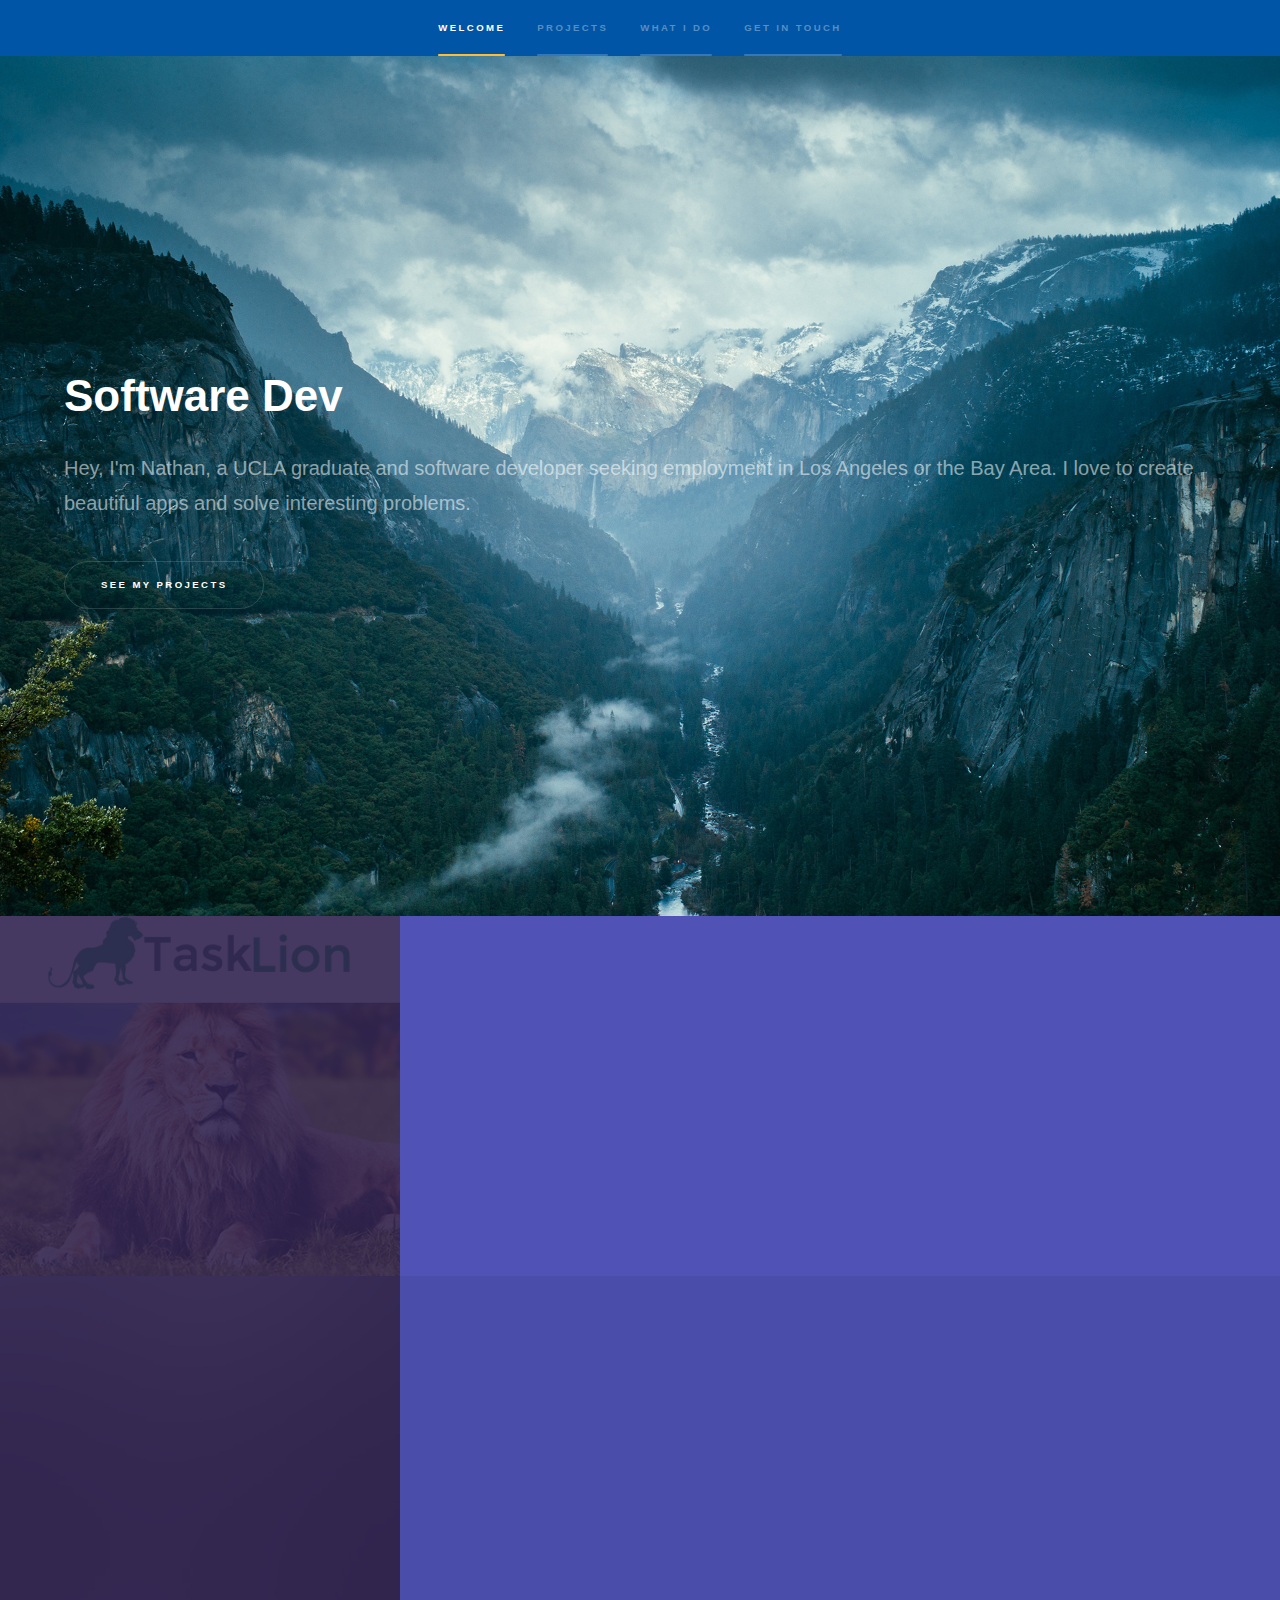
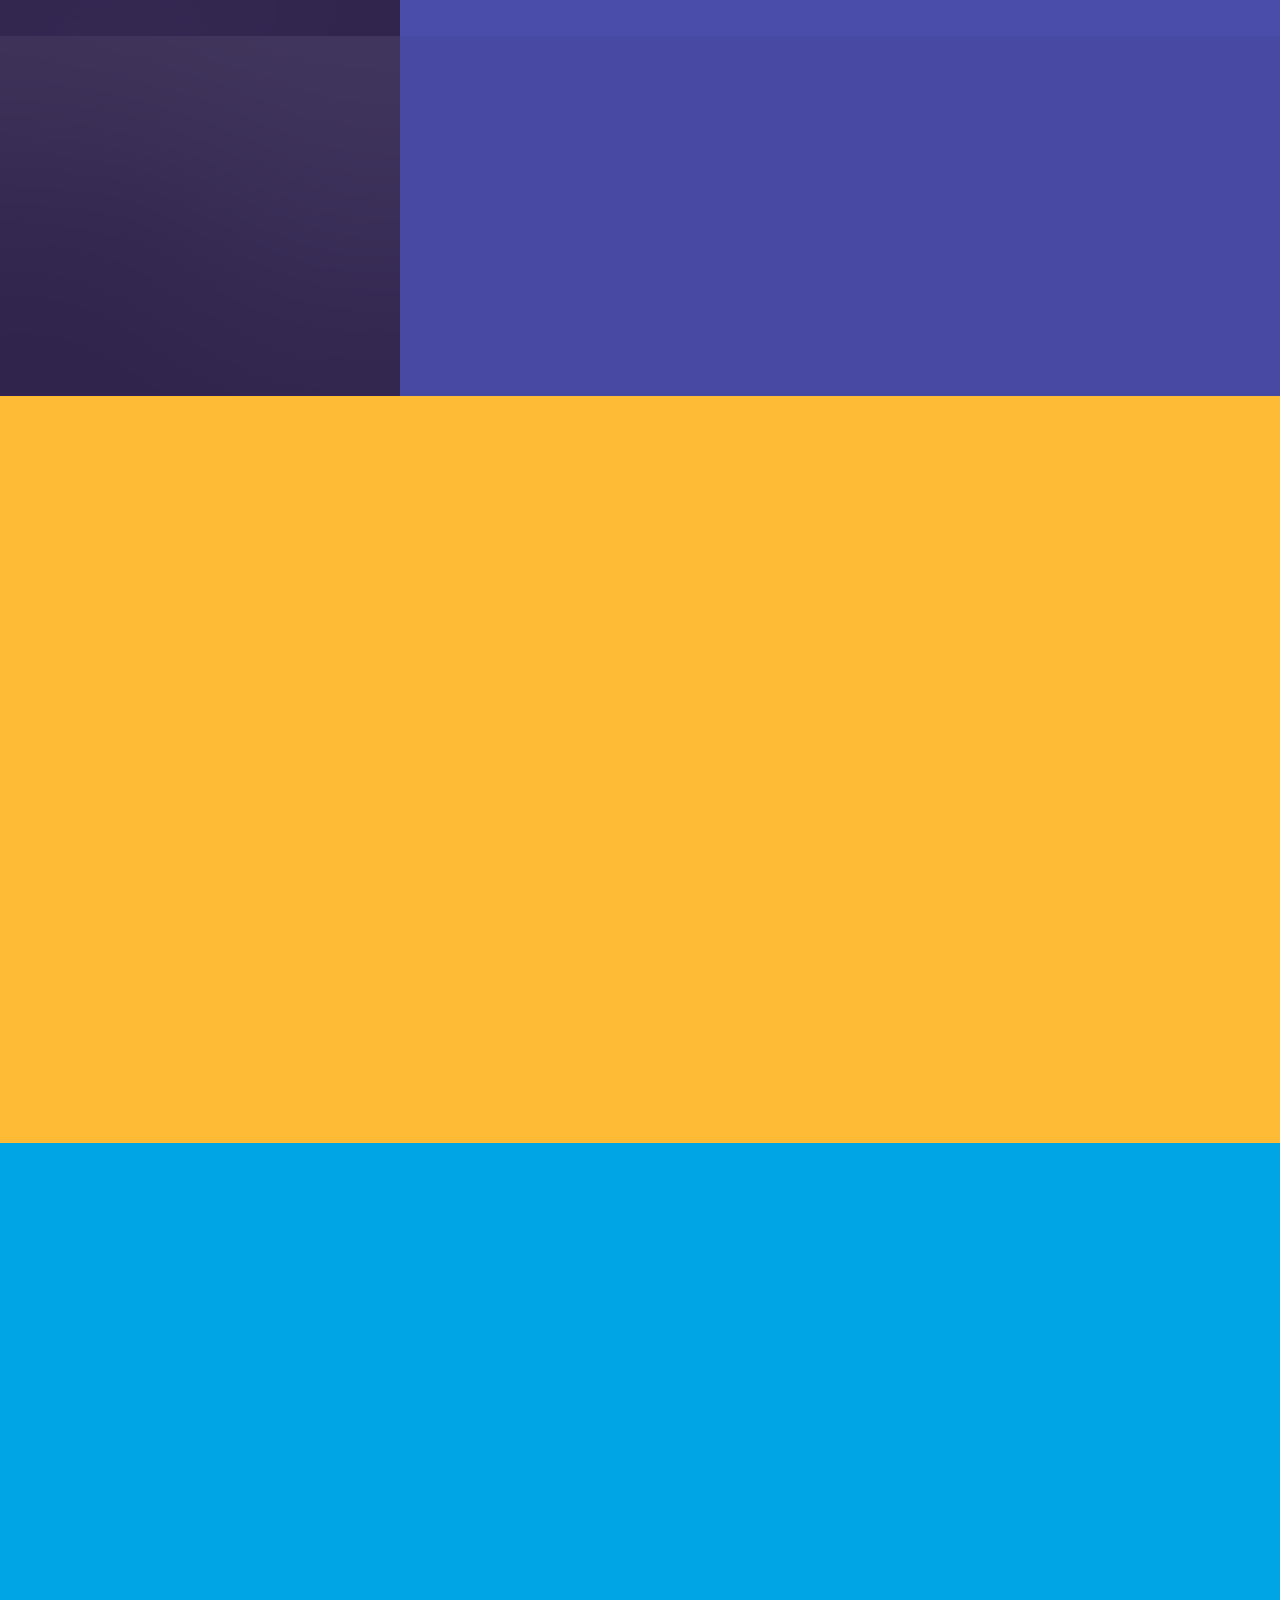
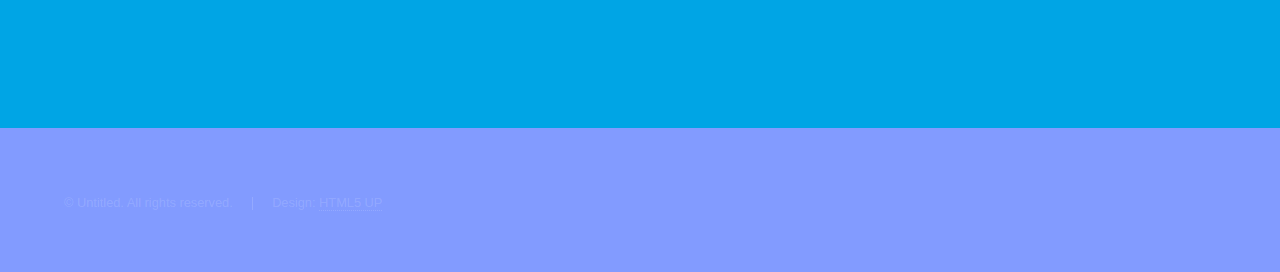
==== commit 0ef776ca: "change colors" ====
--- a/index.html
+++ b/index.html
@@ -115,7 +115,7 @@
 								</section>
 								<section>
 									<span class="icon major fa-desktop"></span>
-									<h3>Veroeros quis lorem</h3>
+									<h3>Stuff</h3>
 									<p></p>
 								</section>
 								<section>
@@ -134,7 +134,7 @@
 					<section id="three" class="wrapper style1 fade-up">
 						<div class="inner">
 							<h2>Get in touch</h2>
-							<p>Phasellus convallis elit id ullamcorper pulvinar. Duis aliquam turpis mauris, eu ultricies erat malesuada quis. Aliquam dapibus, lacus eget hendrerit bibendum, urna est aliquam sem, sit amet imperdiet est velit quis lorem.</p>
+							<p></p>
 							<div class="split style1">
 								<section>
 									<form method="post" action="#">
@@ -159,17 +159,16 @@
 									<ul class="contact">
 										<li>
 											<h3>Address</h3>
-											<span>12345 Somewhere Road #654<br />
-											Nashville, TN 00000-0000<br />
-											USA</span>
+											<span>735 Geary St.<br />
+											San Francisco, CA 94109</span>
 										</li>
 										<li>
 											<h3>Email</h3>
-											<a href="#">user@untitled.tld</a>
+											<a href="#">nwmatteson@gmail.com</a>
 										</li>
 										<li>
 											<h3>Phone</h3>
-											<span>(000) 000-0000</span>
+											<span>(559) 473-7883</span>
 										</li>
 										<li>
 											<h3>Social</h3>
--- a/assets/css/main.css
+++ b/assets/css/main.css
@@ -1622,7 +1622,7 @@
 	}
 
 	body {
-		background: #312450;
+		background: #0055A6;
 	}
 
 		body.is-loading *, body.is-loading *:before, body.is-loading *:after {
@@ -1640,7 +1640,7 @@
 
 	body, input, select, textarea {
 		color: rgba(255, 255, 255, 0.55);
-		font-family: Arial, Helvetica, sans-serif;
+		font-family: Arial, Helvetica, serif;
 		font-size: 16.5pt;
 		font-weight: normal;
 		line-height: 1.75;
@@ -1721,10 +1721,10 @@
 		}
 
 			h1.major:after {
-				background-image: -moz-linear-gradient(to right, #5e42a6, #b74e91);
-				background-image: -webkit-linear-gradient(to right, #5e42a6, #b74e91);
-				background-image: -ms-linear-gradient(to right, #5e42a6, #b74e91);
-				background-image: linear-gradient(to right, #5e42a6, #b74e91);
+				background-image: -moz-linear-gradient(to right, #00A5E5, #FEBB36);
+				background-image: -webkit-linear-gradient(to right, #00A5E5, #FEBB36);
+				background-image: -ms-linear-gradient(to right, #00A5E5, #FEBB36);
+				background-image: linear-gradient(to right, #00A5E5, #FEBB36);
 				-moz-transition: max-width 0.2s ease;
 				-webkit-transition: max-width 0.2s ease;
 				-ms-transition: max-width 0.2s ease;
@@ -1976,7 +1976,7 @@
 		button.special,
 		.button.special {
 			background-color: #ffffff;
-			color: #312450 !important;
+			color: #0055A6 !important;
 		}
 
 			input[type="submit"].special:after,
@@ -2406,7 +2406,7 @@
 		}
 
 	select option {
-		background-color: #312450;
+		background-color: #0055A6;
 		color: #ffffff;
 	}
 
@@ -2482,7 +2482,7 @@
 		input[type="radio"]:checked + label:before {
 			background: #ffffff;
 			border-color: #ffffff;
-			color: #b74e91;
+			color: #FEBB36;
 			content: '\f00c';
 		}
 
@@ -2552,7 +2552,7 @@
 			display: block;
 			background: #ffffff;
 			border-radius: 100%;
-			color: #312450;
+			color: #0055A6;
 			text-align: center;
 			line-height: 2.5em;
 			margin: 0 0 1.3em 0;
@@ -2563,11 +2563,11 @@
 			}
 
 				.wrapper.style1 .icon.major:before {
-					color: #5e42a6;
+					color: #00A5E5;
 				}
 
 				.wrapper.style1-alt .icon.major:before {
-					color: #493382;
+					color: #829BFF;
 				}
 
 				.wrapper.style2 .icon.major:before {
@@ -2579,7 +2579,7 @@
 				}
 
 				.wrapper.style3 .icon.major:before {
-					color: #b74e91;
+					color: #FEBB36;
 				}
 
 				.wrapper.style3-alt .icon.major:before {
@@ -3253,11 +3253,11 @@
 		}
 
 		.wrapper.style1 {
-			background-color: #5e42a6;
+			background-color: #00A5E5;
 		}
 
 		.wrapper.style1-alt {
-			background-color: #493382;
+			background-color: #829BFF;
 		}
 
 		.wrapper.style2 {
@@ -3269,7 +3269,7 @@
 		}
 
 		.wrapper.style3 {
-			background-color: #b74e91;
+			background-color: #FEBB36;
 		}
 
 		.wrapper.style3-alt {
@@ -3380,7 +3380,7 @@
 		display: -webkit-flex;
 		display: -ms-flex;
 		display: flex;
-		background-color: #5e42a6;
+		background-color: #00A5E5;
 		cursor: default;
 		padding: 1.75em 2em;
 	}
@@ -3534,7 +3534,7 @@
 
 	#sidebar {
 		padding: 2.5em 2.5em 0.5em 2.5em ;
-		background: #312450;
+		background: #0055A6;
 		cursor: default;
 		height: 100vh;
 		left: 0;
@@ -3771,14 +3771,14 @@
 			}
 
 			#sidebar nav a:before {
-				background: #3c2c62;
+				background: #3278BA;
 			}
 
 			#sidebar nav a:after {
-				background-image: -moz-linear-gradient(to right, #5e42a6, #b74e91);
-				background-image: -webkit-linear-gradient(to right, #5e42a6, #b74e91);
-				background-image: -ms-linear-gradient(to right, #5e42a6, #b74e91);
-				background-image: linear-gradient(to right, #5e42a6, #b74e91);
+				background-image: -moz-linear-gradient(to right, #00A5E5, #FEBB36);
+				background-image: -webkit-linear-gradient(to right, #00A5E5, #FEBB36);
+				background-image: -ms-linear-gradient(to right, #00A5E5, #FEBB36);
+				background-image: linear-gradient(to right, #00A5E5, #FEBB36);
 				-moz-transition: max-width 0.2s ease;
 				-webkit-transition: max-width 0.2s ease;
 				-ms-transition: max-width 0.2s ease;
@@ -3867,7 +3867,7 @@
 
 						#sidebar nav a:after {
 							background-image: none;
-							background-color: #b74e91;
+							background-color: #FEBB36;
 						}
 
 		}
@@ -3884,7 +3884,7 @@
 
 	#intro {
 		background-attachment: fixed;
-		background-image: url("images/intro.svg");
+		background-image: url("images/yosemite.jpg");
 		background-position: top right;
 		background-repeat: no-repeat;
 		background-size: 100% 100%;
@@ -3916,4 +3916,4 @@
 				background-attachment: scroll;
 			}
 
-		}+		}
--- a/assets/css/ie9.css
+++ b/assets/css/ie9.css
@@ -7,7 +7,7 @@
 /* Type */
 
 	h1.major:after {
-		background: #b74e91;
+		background: #FEBB36;
 	}
 
 /* Wrapper */
@@ -68,7 +68,7 @@
 /* Sidebar */
 
 	#sidebar nav a:after {
-		background-color: #b74e91;
+		background-color: #FEBB36;
 	}
 
 /* Header */
